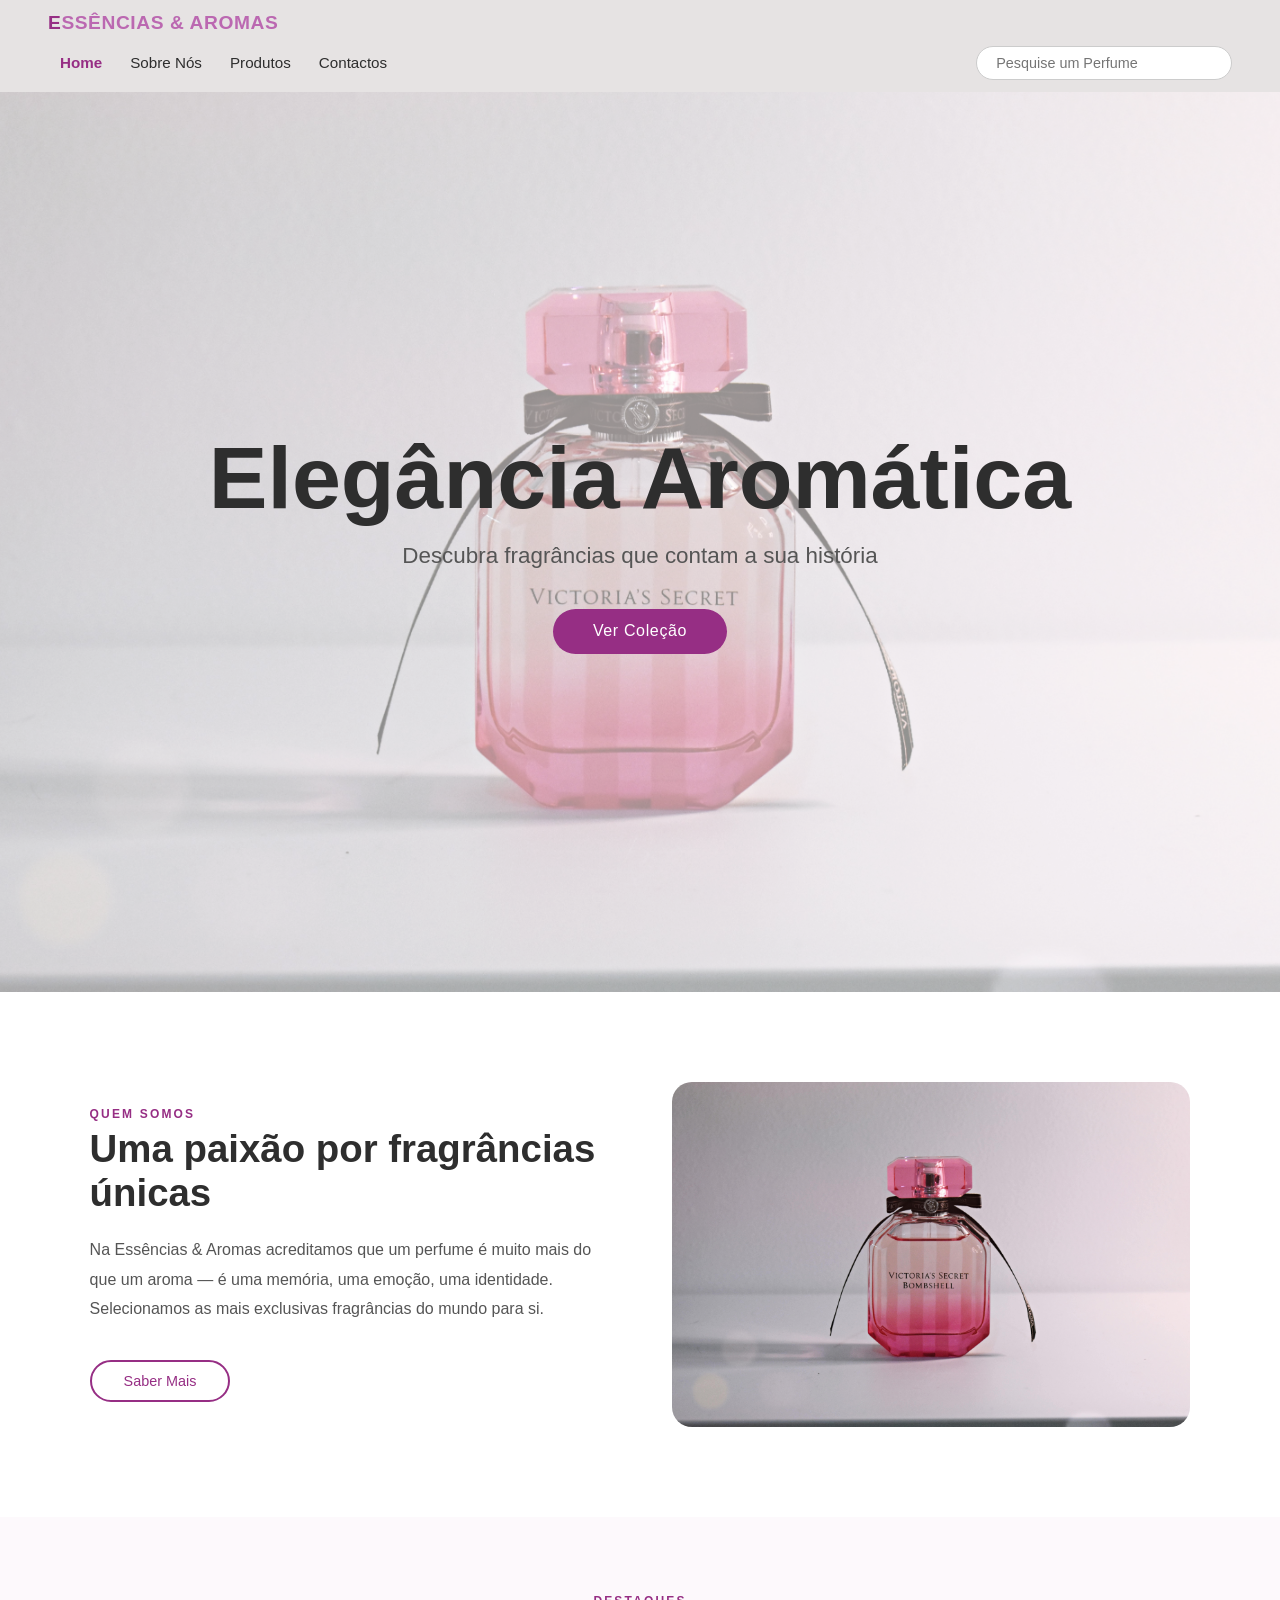
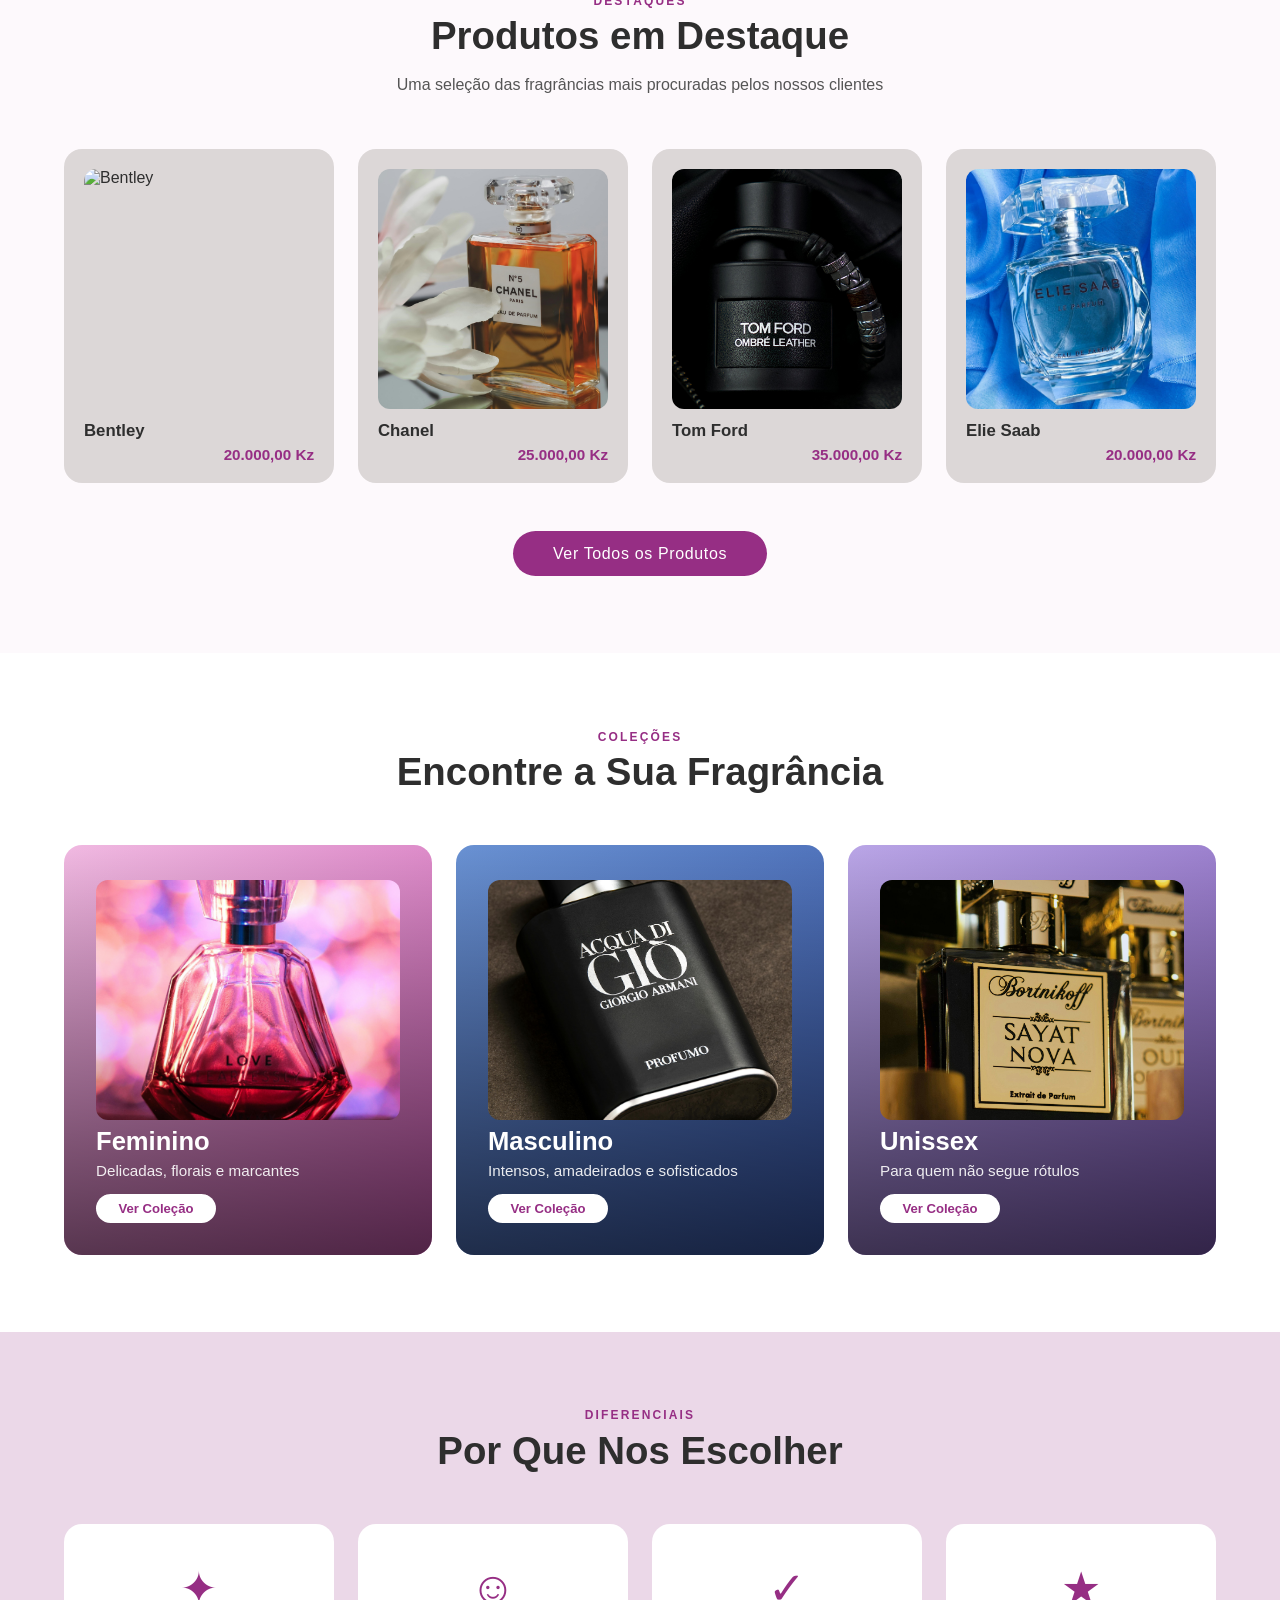
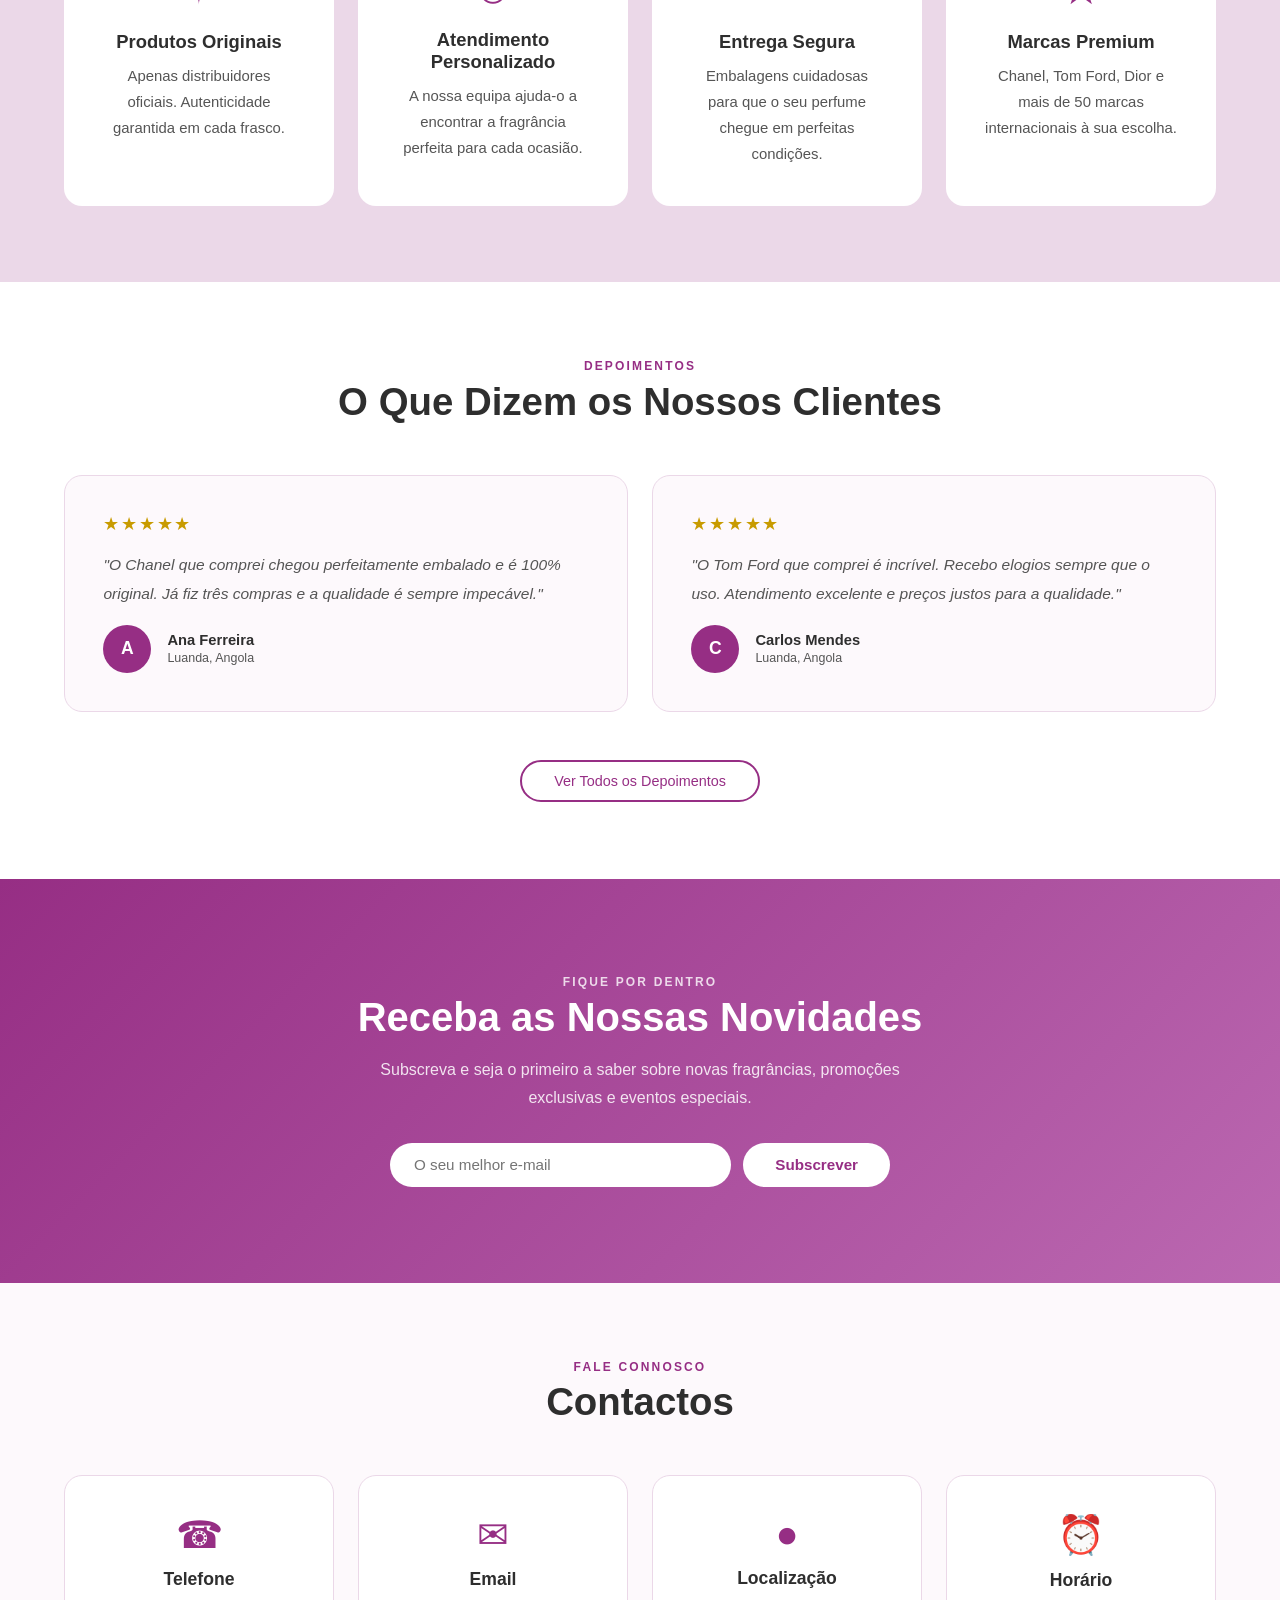
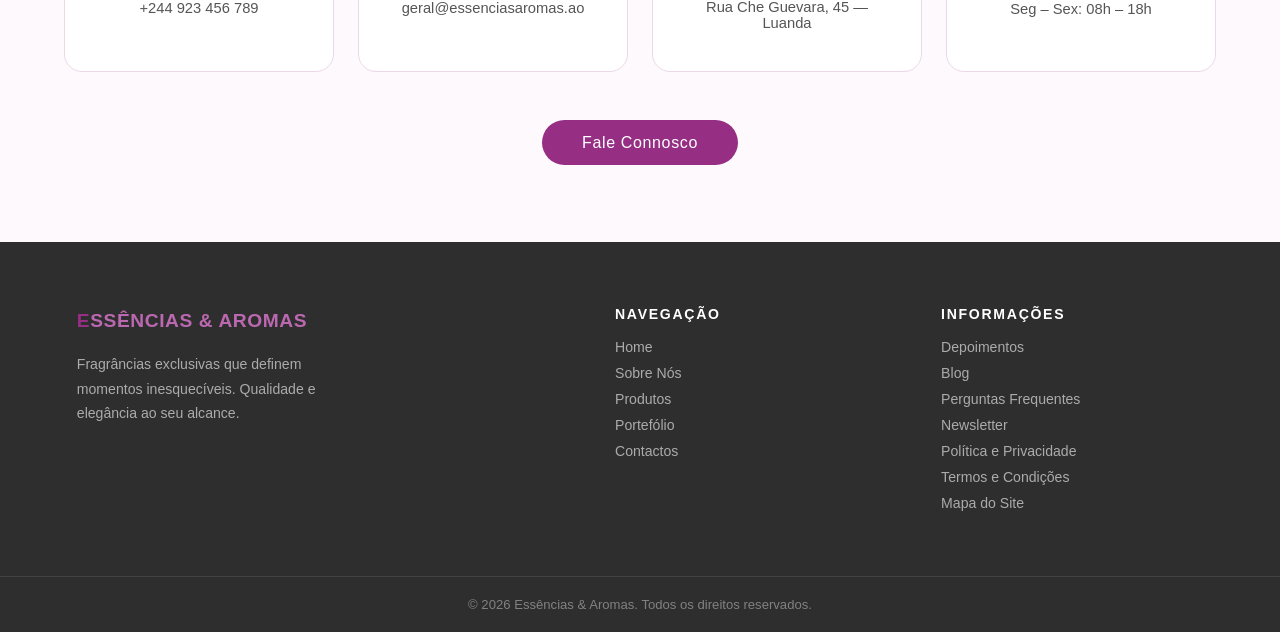
==== index.html @ bf2e54da "Add files via upload" ====
<!DOCTYPE html>
<html lang="pt-br">
<head>
    <meta charset="UTF-8">
    <meta name="viewport" content="width=device-width, initial-scale=1.0">
    <link rel="stylesheet" href="CSS/style.css">
    <title>Essências &amp; Aromas | Perfumaria</title>
</head>
<body>

    <header>
        <div class="topbar">
            <a href="index.html" class="logo"><span>e</span>ssências &amp; aromas</a>
        </div>
        <div class="navbar">
            <ul>
                <li><a href="index.html" class="nav-ativo">Home</a></li>
                <li><a href="HTML/sobre.html">Sobre Nós</a></li>
                <li><a href="HTML/produtos.html">Produtos</a></li>
                <li><a href="HTML/contactos.html">Contactos</a></li>
            </ul>
            <form>
                <input type="text" placeholder="Pesquise um Perfume">
            </form>
        </div>
    </header>

    <main>

        <!-- HERO -->
        <section class="hero">
            <div class="hero-imagem"></div>
            <div class="hero-conteudo">
                <h1>Elegância Aromática</h1>
                <p class="hero-sub">Descubra fragrâncias que contam a sua história</p>
                <a href="HTML/produtos.html" class="btn-primario">Ver Coleção</a>
            </div>
        </section>

        <!-- SOBRE (resumido) -->
        <section class="sobre">
            <div class="sobre-texto">
                <span class="secao-label">Quem somos</span>
                <h2>Uma paixão por fragrâncias únicas</h2>
                <p>Na Essências &amp; Aromas acreditamos que um perfume é muito mais do que um aroma — é uma memória, uma emoção, uma identidade. Selecionamos as mais exclusivas fragrâncias do mundo para si.</p>
                <a href="HTML/sobre.html" class="btn-contorno">Saber Mais</a>
            </div>
            <div class="sobre-imagem">
                <img src="Media/Fundo.jpg" alt="Fragrâncias exclusivas">
            </div>
        </section>

        <!-- PRODUTOS (resumido — 4 de 8) -->
        <section class="secao-wrapper">
            <div class="secao-cabecalho">
                <span class="secao-label">Destaques</span>
                <h2>Produtos em Destaque</h2>
                <p class="secao-desc">Uma seleção das fragrâncias mais procuradas pelos nossos clientes</p>
            </div>
            <div class="Produtos">
                <div class="produto">
                    <div class="produto-image"><img src="Media/P1.jpg" alt="Bentley"></div>
                    <div class="produto-info"><h2>Bentley</h2><p>20.000,00 Kz</p></div>
                </div>
                <div class="produto">
                    <div class="produto-image"><img src="Media/P4.jpg" alt="Chanel"></div>
                    <div class="produto-info"><h2>Chanel</h2><p>25.000,00 Kz</p></div>
                </div>
                <div class="produto">
                    <div class="produto-image"><img src="Media/P5.jpg" alt="Tom Ford"></div>
                    <div class="produto-info"><h2>Tom Ford</h2><p>35.000,00 Kz</p></div>
                </div>
                <div class="produto">
                    <div class="produto-image"><img src="Media/P8.jpg" alt="Elie Saab"></div>
                    <div class="produto-info"><h2>Elie Saab</h2><p>20.000,00 Kz</p></div>
                </div>
            </div>
            <div class="ver-mais-wrapper">
                <a href="HTML/produtos.html" class="btn-primario">Ver Todos os Produtos</a>
            </div>
        </section>

        <!-- CATEGORIAS -->
        <section class="categorias">
            <div class="secao-cabecalho">
                <span class="secao-label">Coleções</span>
                <h2>Encontre a Sua Fragrância</h2>
            </div>
            <div class="categorias-grid">
                <div class="categoria-card categoria-feminino">
                    <div class="categoria-overlay">
                        <div class="produto-image"><img src="Media/Feminino.jpg" alt="Feminino"></div>
                        <h3>Feminino</h3>
                        <p>Delicadas, florais e marcantes</p>
                        <a href="HTML/produtos.html" class="btn-categoria">Ver Coleção</a>
                    </div>
                </div>
                <div class="categoria-card categoria-masculino">
                    <div class="categoria-overlay">
                        <div class="produto-image"><img src="Media/Masculino.jpg" alt="Masculino"></div>
                        <h3>Masculino</h3>
                        <p>Intensos, amadeirados e sofisticados</p>
                        <a href="HTML/produtos.html" class="btn-categoria">Ver Coleção</a>
                    </div>
                </div>
                <div class="categoria-card categoria-unissex">
                    <div class="categoria-overlay">
                        <div class="produto-image"><img src="Media/Unisex.jpg" alt="Unisex"></div>
                        <h3>Unissex</h3>
                        <p>Para quem não segue rótulos</p>
                        <a href="HTML/produtos.html" class="btn-categoria">Ver Coleção</a>
                    </div>
                </div>
            </div>
        </section>

        <!-- DIFERENCIAIS -->
        <section class="destaques">
            <div class="secao-cabecalho">
                <span class="secao-label">Diferenciais</span>
                <h2>Por Que Nos Escolher</h2>
            </div>
            <div class="destaques-grid">
                <div class="destaque-card">
                    <div class="destaque-icone">&#10022;</div>
                    <h3>Produtos Originais</h3>
                    <p>Apenas distribuidores oficiais. Autenticidade garantida em cada frasco.</p>
                </div>
                <div class="destaque-card">
                    <div class="destaque-icone">&#9786;</div>
                    <h3>Atendimento Personalizado</h3>
                    <p>A nossa equipa ajuda-o a encontrar a fragrância perfeita para cada ocasião.</p>
                </div>
                <div class="destaque-card">
                    <div class="destaque-icone">&#10003;</div>
                    <h3>Entrega Segura</h3>
                    <p>Embalagens cuidadosas para que o seu perfume chegue em perfeitas condições.</p>
                </div>
                <div class="destaque-card">
                    <div class="destaque-icone">&#9733;</div>
                    <h3>Marcas Premium</h3>
                    <p>Chanel, Tom Ford, Dior e mais de 50 marcas internacionais à sua escolha.</p>
                </div>
            </div>
        </section>

        <!-- DEPOIMENTOS (resumido — 2 de 6) -->
        <section class="depoimentos">
            <div class="secao-cabecalho">
                <span class="secao-label">Depoimentos</span>
                <h2>O Que Dizem os Nossos Clientes</h2>
            </div>
            <div class="depoimentos-grid depoimentos-preview">
                <div class="depoimento-card">
                    <div class="depoimento-estrelas">&#9733;&#9733;&#9733;&#9733;&#9733;</div>
                    <p class="depoimento-texto">"O Chanel que comprei chegou perfeitamente embalado e é 100% original. Já fiz três compras e a qualidade é sempre impecável."</p>
                    <div class="depoimento-autor">
                        <div class="depoimento-avatar">A</div>
                        <div><strong>Ana Ferreira</strong><span>Luanda, Angola</span></div>
                    </div>
                </div>
                <div class="depoimento-card">
                    <div class="depoimento-estrelas">&#9733;&#9733;&#9733;&#9733;&#9733;</div>
                    <p class="depoimento-texto">"O Tom Ford que comprei é incrível. Recebo elogios sempre que o uso. Atendimento excelente e preços justos para a qualidade."</p>
                    <div class="depoimento-autor">
                        <div class="depoimento-avatar">C</div>
                        <div><strong>Carlos Mendes</strong><span>Luanda, Angola</span></div>
                    </div>
                </div>
            </div>
            <div class="ver-mais-wrapper">
                <a href="HTML/depoimentos.html" class="btn-contorno">Ver Todos os Depoimentos</a>
            </div>
        </section>

        <!-- NEWSLETTER -->
        <section class="newsletter">
            <div class="newsletter-conteudo">
                <span class="secao-label newsletter-label">Fique Por Dentro</span>
                <h2>Receba as Nossas Novidades</h2>
                <p>Subscreva e seja o primeiro a saber sobre novas fragrâncias, promoções exclusivas e eventos especiais.</p>
                <form class="newsletter-form">
                    <input type="email" placeholder="O seu melhor e-mail">
                    <button type="submit">Subscrever</button>
                </form>
            </div>
        </section>

        <!-- CONTACTOS (resumido) -->
        <section class="contactos">
            <div class="secao-cabecalho">
                <span class="secao-label">Fale Connosco</span>
                <h2>Contactos</h2>
            </div>
            <div class="contactos-grid">
                <div class="contacto-card">
                    <div class="contacto-icone">&#9742;</div>
                    <h3>Telefone</h3>
                    <p>+244 923 456 789</p>
                </div>
                <div class="contacto-card">
                    <div class="contacto-icone">&#9993;</div>
                    <h3>Email</h3>
                    <p>geral@essenciasaromas.ao</p>
                </div>
                <div class="contacto-card">
                    <div class="contacto-icone">&#9679;</div>
                    <h3>Localização</h3>
                    <p>Rua Che Guevara, 45 — Luanda</p>
                </div>
                <div class="contacto-card">
                    <div class="contacto-icone">&#9200;</div>
                    <h3>Horário</h3>
                    <p>Seg – Sex: 08h – 18h</p>
                </div>
            </div>
            <div class="ver-mais-wrapper">
                <a href="HTML/contactos.html" class="btn-primario">Fale Connosco</a>
            </div>
        </section>

    </main>

     <footer>
        <div class="footer-conteudo">
            <div class="footer-marca">
                <a href="index.html" class="logo"><span>e</span>ssências &amp; aromas</a>
                <p>Fragrâncias exclusivas que definem momentos inesquecíveis. Qualidade e elegância ao seu alcance.</p>
            </div>
            <div class="footer-links">
                <h4>Navegação</h4>
                <ul>
                    <li><a href="index.html">Home</a></li>
                    <li><a href="HTML/sobre.html">Sobre Nós</a></li>
                    <li><a href="HTML/produtos.html">Produtos</a></li>
                    <li><a href="HTML/portfolio.html">Portefólio</a></li>
                    <li><a href="HTML/contactos.html">Contactos</a></li>
                </ul>
            </div>
            <div class="footer-links">
                <h4>Informações</h4>
                <ul>
                    <li><a href="HTML/depoimentos.html">Depoimentos</a></li>
                    <li><a href="HTML/blog.html">Blog</a></li>
                    <li><a href="HTML/faq.html">Perguntas Frequentes</a></li>
                    <li><a href="HTML/newsletter.html">Newsletter</a></li>
                    <li><a href="HTML/politica-privacidade.html">Política e Privacidade</a></li>
                    <li><a href="HTML/termos-condicoes.html">Termos e Condições</a></li>
                    <li><a href="HTML/mapa-do-site.html">Mapa do Site</a></li>
                </ul>
            </div>
        </div>
        <div class="footer-copy">
            <p>&copy; 2026 Essências &amp; Aromas. Todos os direitos reservados.</p>
        </div>
    </footer>

    <button id="btn-topo" onclick="voltarTopo()">&#8679;</button>

    <script src="JS/jquery-4.0.0.min.js"></script>
    <script src="JS/botao-topo.js"></script>
</body>
</html>
---- CSS/style.css ----
/* ===================================================
   VARIÁVEIS
=================================================== */
:root {
    --rosa-escuro:  rgb(150, 46, 132);
    --rosa-claro:   rgb(187, 104, 177);
    --rosa-fundo:   rgb(235, 216, 232);
    --cinza-header: rgb(230, 227, 227);
    --cinza-card:   rgb(220, 215, 215);
    --fundo-suave:  #fdf9fc;
    --texto-escuro: #2e2e2e;
    --texto-medio:  #555;
    --branco:       #fff;
}

/* ===================================================
   RESET / BASE
=================================================== */
*, *::before, *::after { box-sizing: border-box; }

body {
    font-family: sans-serif;
    margin: 0;
    padding: 0;
    color: var(--texto-escuro);
}

/* ===================================================
   HEADER
=================================================== */
header {
    width: 100%;
    background-color: var(--cinza-header);
    position: sticky;
    top: 0;
    z-index: 100;
}

.topbar {
    display: flex;
    justify-content: flex-start;
    padding: 0.5rem clamp(1rem, 4vw, 3rem);
}

.navbar {
    display: flex;
    justify-content: space-between;
    align-items: center;
    flex-wrap: wrap;
    gap: 0.5rem;
    padding: 0 clamp(1rem, 4vw, 3rem) 0.75rem;
}

.navbar input {
    padding: 0.5rem 1.2rem;
    border-radius: 50px;
    border: 1px solid #ccc;
    outline: none;
    font-size: 0.9rem;
    width: clamp(160px, 20vw, 260px);
}

header ul {
    display: flex;
    list-style: none;
    flex-wrap: wrap;
    gap: 0.25rem;
    margin: 0;
    padding: 0;
}

header ul li a {
    text-decoration: none;
    color: var(--texto-escuro);
    padding: 0.5rem 0.75rem;
    font-size: clamp(0.8rem, 1.4vw, 0.95rem);
    transition: color 0.25s;
}

header ul li a:hover,
header ul li a.nav-ativo {
    color: var(--rosa-escuro);
    font-weight: 700;
}

.logo {
    text-decoration: none;
    text-transform: uppercase;
    font-weight: 900;
    font-size: clamp(1rem, 2.5vw, 1.2rem);
    color: var(--rosa-claro);
    padding: 0.25rem 0;
    letter-spacing: 0.03em;
}

.logo span { color: var(--rosa-escuro); }

/* ===================================================
   UTILITÁRIOS
=================================================== */
.secao-label {
    display: block;
    text-transform: uppercase;
    letter-spacing: 0.18em;
    font-size: 0.75rem;
    color: var(--rosa-escuro);
    font-weight: 700;
    margin-bottom: 0.4rem;
}

.secao-cabecalho {
    text-align: center;
    margin-bottom: clamp(2rem, 4vw, 3.5rem);
}

.secao-cabecalho h2 {
    font-size: clamp(1.6rem, 3.5vw, 2.4rem);
    margin: 0.4rem 0 0.8rem;
    color: var(--texto-escuro);
}

.secao-desc {
    color: var(--texto-medio);
    max-width: 580px;
    margin: 0 auto;
    font-size: clamp(0.9rem, 1.6vw, 1rem);
    line-height: 1.7;
}

.ver-mais-wrapper {
    text-align: center;
    margin-top: clamp(2rem, 4vw, 3rem);
}

.btn-primario {
    display: inline-block;
    background-color: var(--rosa-escuro);
    color: var(--branco);
    text-decoration: none;
    padding: 0.85rem 2.5rem;
    border-radius: 50px;
    font-size: clamp(0.9rem, 1.6vw, 1rem);
    letter-spacing: 0.04em;
    transition: background-color 0.25s;
}
.btn-primario:hover { background-color: var(--rosa-claro); }

.btn-contorno {
    display: inline-block;
    border: 2px solid var(--rosa-escuro);
    color: var(--rosa-escuro);
    text-decoration: none;
    padding: 0.7rem 2rem;
    border-radius: 50px;
    font-size: 0.9rem;
    transition: background-color 0.25s, color 0.25s;
}
.btn-contorno:hover {
    background-color: var(--rosa-escuro);
    color: var(--branco);
}

/* ===================================================
   HERO (index)
=================================================== */
.hero {
    position: relative;
    min-height: 100vh;
    display: flex;
    justify-content: center;
    align-items: center;
}

.hero-imagem {
    position: absolute;
    inset: 0;
    background: url("../Media/Fundo.jpg") center / cover no-repeat;
    filter: opacity(0.45);
}

.hero-conteudo {
    position: relative;
    z-index: 2;
    text-align: center;
    padding: clamp(2rem, 6vw, 5rem) clamp(1.5rem, 8vw, 6rem);
}

.hero-conteudo h1 {
    font-size: clamp(2.2rem, 7vw, 5.5rem);
    margin: 0 0 1rem;
    line-height: 1.1;
}

.hero-sub {
    font-size: clamp(1rem, 2.5vw, 1.4rem);
    color: var(--texto-medio);
    margin: 0 0 2.5rem;
}

#btn-topo {
    position: fixed;
    bottom: 2rem;
    right: 2rem;
    background-color: var(--rosa-escuro);
    color: white;
    border: none;
    border-radius: 50%;
    width: 45px;
    height: 45px;
    font-size: 1.5rem;
    cursor: pointer;
    display: none; /* escondido por defeito */
    z-index: 999;
}

/* ===================================================
   HERO DE PÁGINA INTERNA
=================================================== */
.pagina-hero {
    background: linear-gradient(135deg, var(--rosa-escuro), var(--rosa-claro));
    min-height: clamp(200px, 30vw, 360px);
    display: flex;
    align-items: center;
    justify-content: center;
    text-align: center;
}

.pagina-hero-conteudo {
    padding: clamp(2rem, 5vw, 4rem) clamp(1.5rem, 6vw, 5rem);
    color: var(--branco);
}

.pagina-hero-conteudo h1 {
    font-size: clamp(1.8rem, 5vw, 3.2rem);
    margin: 0.5rem 0 0.75rem;
    color: var(--branco);
}

.pagina-hero-conteudo p {
    font-size: clamp(0.9rem, 2vw, 1.15rem);
    color: rgba(255,255,255,0.85);
    margin: 0;
    max-width: 520px;
    line-height: 1.6;
}

.pagina-breadcrumb {
    display: flex;
    justify-content: center;
    align-items: center;
    gap: 0.5rem;
    margin-bottom: 0.75rem;
    font-size: 0.82rem;
}

.pagina-breadcrumb a {
    color: rgba(255,255,255,0.7);
    text-decoration: none;
}
.pagina-breadcrumb a:hover { color: var(--branco); }
.pagina-breadcrumb span { color: rgba(255,255,255,0.5); }

/* ===================================================
   SOBRE NÓS (index — resumido)
=================================================== */
.sobre {
    display: flex;
    flex-wrap: wrap;
    align-items: center;
    gap: clamp(2rem, 5vw, 5rem);
    padding: clamp(3rem, 7vw, 6rem) clamp(1.5rem, 7vw, 6rem);
    background-color: var(--branco);
}

.sobre-texto { flex: 1 1 min(100%, 400px); }

.sobre-texto h2 {
    font-size: clamp(1.5rem, 3.5vw, 2.4rem);
    margin: 0.4rem 0 1.25rem;
}

.sobre-texto p {
    color: var(--texto-medio);
    line-height: 1.85;
    margin-bottom: 1rem;
    font-size: clamp(0.9rem, 1.6vw, 1rem);
}

.sobre-texto .btn-contorno { margin-top: 1.25rem; }

.sobre-imagem {
    flex: 1 1 min(100%, 400px);
    border-radius: 20px;
    overflow: hidden;
    max-height: 480px;
}

.sobre-imagem img {
    width: 100%;
    height: 100%;
    object-fit: cover;
    display: block;
}

/* ===================================================
   SOBRE NÓS (página completa)
=================================================== */
.sobre-completo {
    padding: clamp(3rem, 7vw, 6rem) clamp(1.5rem, 7vw, 6rem);
    background-color: var(--branco);
}

.sobre-completo-grid {
    display: flex;
    flex-wrap: wrap;
    align-items: center;
    gap: clamp(2rem, 5vw, 5rem);
}

.sobre-completo-texto { flex: 1 1 min(100%, 400px); }

.sobre-completo-texto h2 {
    font-size: clamp(1.5rem, 3.5vw, 2.2rem);
    margin: 0.4rem 0 1.25rem;
}

.sobre-completo-texto p {
    color: var(--texto-medio);
    line-height: 1.85;
    margin-bottom: 1rem;
    font-size: clamp(0.9rem, 1.6vw, 1rem);
}

.sobre-completo-imagem {
    flex: 1 1 min(100%, 400px);
    border-radius: 20px;
    overflow: hidden;
    max-height: 480px;
}

.sobre-completo-imagem img {
    width: 100%;
    height: 100%;
    object-fit: cover;
    display: block;
}

/* Stats */
.stats-secao {
    background: linear-gradient(135deg, var(--rosa-escuro), var(--rosa-claro));
    padding: clamp(2.5rem, 5vw, 4rem) clamp(1.5rem, 5vw, 4rem);
}

.stats-grid {
    display: grid;
    grid-template-columns: repeat(auto-fit, minmax(min(100%, 12rem), 1fr));
    gap: 1.5rem;
    text-align: center;
}

.stat-numero {
    font-size: clamp(2.5rem, 5vw, 4rem);
    font-weight: 900;
    color: var(--branco);
    line-height: 1;
}

.stat-label {
    font-size: clamp(0.85rem, 1.5vw, 0.95rem);
    color: rgba(255,255,255,0.8);
    margin-top: 0.4rem;
    text-transform: uppercase;
    letter-spacing: 0.1em;
}

/* Missão / Visão */
.missao-secao {
    background-color: var(--fundo-suave);
}

.missao-visao-grid {
    display: grid;
    grid-template-columns: repeat(auto-fit, minmax(min(100%, 18rem), 1fr));
    gap: 1.5rem;
}

.missao-card {
    background-color: var(--branco);
    padding: clamp(1.5rem, 3vw, 2.5rem);
    border-radius: 18px;
    border-top: 4px solid var(--rosa-escuro);
}

.missao-icone {
    font-size: 1.8rem;
    color: var(--rosa-escuro);
    margin-bottom: 0.75rem;
    display: block;
}

.missao-card h3 {
    font-size: clamp(1rem, 2vw, 1.2rem);
    margin: 0 0 0.75rem;
}

.missao-card p {
    color: var(--texto-medio);
    line-height: 1.75;
    font-size: clamp(0.88rem, 1.4vw, 0.95rem);
    margin: 0;
}

/* Equipa */
.equipa-secao {
    padding: clamp(3rem, 6vw, 5rem) clamp(1.5rem, 5vw, 4rem);
    background-color: var(--branco);
}

.equipa-grid {
    display: grid;
    grid-template-columns: repeat(auto-fit, minmax(min(100%, 16rem), 1fr));
    gap: 1.5rem;
}

.membro-card {
    background-color: var(--fundo-suave);
    border: 1px solid var(--rosa-fundo);
    padding: clamp(1.5rem, 3vw, 2.25rem);
    border-radius: 18px;
    text-align: center;
}

.membro-avatar {
    width: 5rem;
    height: 5rem;
    border-radius: 50%;
    background: linear-gradient(135deg, var(--rosa-escuro), var(--rosa-claro));
    color: var(--branco);
    display: flex;
    align-items: center;
    justify-content: center;
    font-weight: 900;
    font-size: 1.3rem;
    margin: 0 auto 1rem;
}

.membro-card h3 {
    font-size: clamp(0.95rem, 1.8vw, 1.1rem);
    margin: 0 0 0.3rem;
}

.membro-cargo {
    display: block;
    font-size: 0.8rem;
    color: var(--rosa-escuro);
    font-weight: 700;
    text-transform: uppercase;
    letter-spacing: 0.1em;
    margin-bottom: 0.75rem;
}

.membro-card p {
    color: var(--texto-medio);
    font-size: clamp(0.85rem, 1.4vw, 0.92rem);
    line-height: 1.7;
    margin: 0;
}

/* ===================================================
   PRODUTOS
=================================================== */
.secao-wrapper {
    padding: clamp(3rem, 6vw, 5rem) clamp(1.5rem, 5vw, 4rem);
    background-color: var(--fundo-suave);
}

.Produtos {
    display: grid;
    grid-template-columns: repeat(auto-fit, minmax(min(100%, 16rem), 1fr));
    gap: clamp(1rem, 2vw, 1.5rem);
}

.produto {
    background-color: var(--cinza-card);
    padding: 1.25rem;
    border-radius: 18px;
    transition: transform 0.3s, box-shadow 0.3s;
}

.produto:hover {
    transform: translateY(-5px);
    box-shadow: 0 10px 24px rgba(150, 46, 132, 0.15);
}

.produto-image {
    width: 100%;
    height: 15rem;
    border-radius: 12px;
    overflow: hidden;
}

.produto-image img {
    width: 100%;
    height: 100%;
    object-fit: cover;
    display: block;
}

.produto-info { padding-top: 0.75rem; }

.produto-info h2 {
    font-size: clamp(0.9rem, 1.6vw, 1.05rem);
    margin: 0 0 0.3rem;
}

.produto-info p {
    text-align: right;
    color: var(--rosa-escuro);
    font-weight: 700;
    font-size: clamp(0.85rem, 1.5vw, 0.95rem);
    margin: 0;
}

/* ===================================================
   CATEGORIAS
=================================================== */
.categorias {
    padding: clamp(3rem, 6vw, 5rem) clamp(1.5rem, 5vw, 4rem);
    background-color: var(--branco);
}

.categorias-grid {
    display: grid;
    grid-template-columns: repeat(auto-fit, minmax(min(100%, 18rem), 1fr));
    gap: 1.5rem;
}

.categoria-card {
    height: clamp(240px, 32vw, 420px);
    border-radius: 18px;
    overflow: hidden;
    position: relative;
}

.categoria-feminino  { background: linear-gradient(135deg, rgb(240,185,225), rgb(200,90,175)); }
.categoria-masculino { background: linear-gradient(135deg, rgb(105,145,210), rgb(55,85,165)); }
.categoria-unissex   { background: linear-gradient(135deg, rgb(185,165,230), rgb(125,90,180)); }

.categoria-overlay {
    position: absolute;
    bottom: 0; left: 0; right: 0;
    padding: 2rem;
    background: linear-gradient(to top, rgba(0,0,0,0.6), transparent);
    color: var(--branco);
    display: flex;
    flex-direction: column;
    align-items: flex-start;
    gap: 0.4rem;
}

.categoria-overlay h3 {
    font-size: clamp(1.1rem, 2.5vw, 1.6rem);
    margin: 0;
}

.categoria-overlay p {
    font-size: clamp(0.8rem, 1.4vw, 0.95rem);
    margin: 0;
    opacity: 0.9;
}

.btn-categoria {
    display: inline-block;
    margin-top: 0.5rem;
    background-color: var(--branco);
    color: var(--rosa-escuro);
    text-decoration: none;
    padding: 0.45rem 1.4rem;
    border-radius: 50px;
    font-size: 0.82rem;
    font-weight: 700;
    transition: background-color 0.25s, color 0.25s;
}
.btn-categoria:hover { background-color: var(--rosa-escuro); color: var(--branco); }

/* ===================================================
   DESTAQUES (diferenciais)
=================================================== */
.destaques {
    padding: clamp(3rem, 6vw, 5rem) clamp(1.5rem, 5vw, 4rem);
    background-color: var(--rosa-fundo);
}

.destaques-grid {
    display: grid;
    grid-template-columns: repeat(auto-fit, minmax(min(100%, 15rem), 1fr));
    gap: 1.5rem;
}

.destaque-card {
    background-color: var(--branco);
    padding: clamp(1.5rem, 3vw, 2.5rem);
    border-radius: 18px;
    text-align: center;
}

.destaque-icone {
    font-size: clamp(2rem, 3.5vw, 2.8rem);
    color: var(--rosa-escuro);
    margin-bottom: 1rem;
    display: block;
}

.destaque-card h3 {
    font-size: clamp(1rem, 1.8vw, 1.15rem);
    margin: 0 0 0.6rem;
}

.destaque-card p {
    color: var(--texto-medio);
    line-height: 1.75;
    font-size: clamp(0.85rem, 1.4vw, 0.93rem);
    margin: 0;
}

/* ===================================================
   DEPOIMENTOS
=================================================== */
.depoimentos {
    padding: clamp(3rem, 6vw, 5rem) clamp(1.5rem, 5vw, 4rem);
    background-color: var(--branco);
}

.depoimentos-grid {
    display: grid;
    grid-template-columns: repeat(auto-fit, minmax(min(100%, 20rem), 1fr));
    gap: 1.5rem;
}

.depoimentos-preview {
    grid-template-columns: repeat(auto-fit, minmax(min(100%, 26rem), 1fr));
}

.depoimento-card {
    background-color: var(--fundo-suave);
    border: 1px solid var(--rosa-fundo);
    padding: clamp(1.5rem, 3vw, 2.5rem);
    border-radius: 18px;
    display: flex;
    flex-direction: column;
    gap: 1rem;
}

.depoimento-estrelas {
    color: rgb(200,155,0);
    font-size: 1.1rem;
    letter-spacing: 0.1em;
}

.depoimento-texto {
    color: var(--texto-medio);
    line-height: 1.85;
    font-style: italic;
    margin: 0;
    font-size: clamp(0.88rem, 1.5vw, 0.97rem);
    flex: 1;
}

.depoimento-autor { display: flex; align-items: center; gap: 1rem; }

.depoimento-avatar {
    width: 3rem;
    height: 3rem;
    border-radius: 50%;
    background-color: var(--rosa-escuro);
    color: var(--branco);
    display: flex;
    align-items: center;
    justify-content: center;
    font-weight: 700;
    font-size: 1.1rem;
    flex-shrink: 0;
}

.depoimento-autor strong { display: block; color: var(--texto-escuro); font-size: 0.92rem; }
.depoimento-autor span  { color: var(--texto-medio); font-size: 0.78rem; }

/* ===================================================
   NEWSLETTER
=================================================== */
.newsletter {
    background: linear-gradient(135deg, var(--rosa-escuro), var(--rosa-claro));
    padding: clamp(3rem, 8vw, 6rem) clamp(1.5rem, 6vw, 5rem);
    text-align: center;
}

.newsletter-label { color: rgba(255,255,255,0.8); }

.newsletter h2 {
    font-size: clamp(1.5rem, 4vw, 2.5rem);
    color: var(--branco);
    margin: 0.4rem 0 1rem;
}

.newsletter p {
    color: rgba(255,255,255,0.85);
    max-width: 540px;
    margin: 0 auto 2rem;
    font-size: clamp(0.9rem, 1.6vw, 1rem);
    line-height: 1.7;
}

.newsletter-form {
    display: flex;
    justify-content: center;
    flex-wrap: wrap;
    gap: 0.75rem;
    max-width: 500px;
    margin: 0 auto;
}

.newsletter-form input {
    flex: 1 1 min(100%, 260px);
    padding: 0.85rem 1.5rem;
    border-radius: 50px;
    border: none;
    font-size: 0.95rem;
    outline: none;
}

.newsletter-form button {
    background-color: var(--branco);
    color: var(--rosa-escuro);
    border: none;
    padding: 0.85rem 2rem;
    border-radius: 50px;
    font-size: 0.95rem;
    font-weight: 700;
    cursor: pointer;
    white-space: nowrap;
    transition: background-color 0.25s;
}
.newsletter-form button:hover { background-color: var(--cinza-header); }

/* ===================================================
   CONTACTOS
=================================================== */
.contactos {
    padding: clamp(3rem, 6vw, 5rem) clamp(1.5rem, 5vw, 4rem);
    background-color: var(--fundo-suave);
}

.contactos-grid {
    display: grid;
    grid-template-columns: repeat(auto-fit, minmax(min(100%, 14rem), 1fr));
    gap: 1.5rem;
}

.contacto-card {
    background-color: var(--branco);
    padding: clamp(1.5rem, 3vw, 2.25rem);
    border-radius: 18px;
    text-align: center;
    border: 1px solid var(--rosa-fundo);
}

.contacto-icone {
    font-size: clamp(1.8rem, 3vw, 2.4rem);
    color: var(--rosa-escuro);
    margin-bottom: 0.75rem;
    display: block;
}

.contacto-card h3 {
    font-size: clamp(0.95rem, 1.6vw, 1.1rem);
    margin: 0 0 0.6rem;
}

.contacto-card p {
    color: var(--texto-medio);
    margin: 0.25rem 0;
    font-size: clamp(0.82rem, 1.3vw, 0.92rem);
}

/* Formulário de contacto (página contactos.html) */
.form-contacto-secao {
    padding: clamp(3rem, 6vw, 5rem) clamp(1.5rem, 5vw, 4rem);
    background-color: var(--branco);
}

.form-contacto-grid {
    display: grid;
    grid-template-columns: repeat(auto-fit, minmax(min(100%, 22rem), 1fr));
    gap: clamp(2rem, 5vw, 4rem);
    align-items: start;
}

.form-contacto-info h3 {
    font-size: clamp(1.2rem, 2.5vw, 1.6rem);
    margin: 0 0 1rem;
}

.form-contacto-info p {
    color: var(--texto-medio);
    line-height: 1.8;
    font-size: clamp(0.88rem, 1.5vw, 0.97rem);
    margin-bottom: 1.5rem;
}

.form-contacto-info ul {
    list-style: none;
    padding: 0;
    margin: 0;
    display: flex;
    flex-direction: column;
    gap: 0.75rem;
}

.form-contacto-info ul li {
    color: var(--texto-medio);
    font-size: 0.92rem;
    display: flex;
    align-items: center;
    gap: 0.5rem;
}

.form-contacto-info ul li strong { color: var(--texto-escuro); }

.form-contacto {
    background-color: var(--fundo-suave);
    border: 1px solid var(--rosa-fundo);
    padding: clamp(1.5rem, 3vw, 2.5rem);
    border-radius: 18px;
    display: flex;
    flex-direction: column;
    gap: 1.25rem;
}

.form-grupo {
    display: flex;
    flex-direction: column;
    gap: 0.4rem;
}

.form-grupo label {
    font-size: 0.85rem;
    font-weight: 600;
    color: var(--texto-escuro);
}

.form-input,
.form-textarea {
    padding: 0.75rem 1rem;
    border: 1px solid #ddd;
    border-radius: 10px;
    font-size: 0.92rem;
    font-family: inherit;
    outline: none;
    transition: border-color 0.25s;
    background-color: var(--branco);
}

.form-input:focus,
.form-textarea:focus { border-color: var(--rosa-claro); }

.form-textarea {
    min-height: 130px;
    resize: vertical;
}

.form-grupo-duplo {
    display: grid;
    grid-template-columns: repeat(auto-fit, minmax(min(100%, 12rem), 1fr));
    gap: 1rem;
}

.btn-form {
    background-color: var(--rosa-escuro);
    color: var(--branco);
    border: none;
    padding: 0.85rem 2rem;
    border-radius: 50px;
    font-size: 0.95rem;
    font-weight: 700;
    cursor: pointer;
    align-self: flex-start;
    transition: background-color 0.25s;
}
.btn-form:hover { background-color: var(--rosa-claro); }

/* ===================================================
   FAQ (acordeão CSS puro)
=================================================== */
.faq-secao {
    padding: clamp(3rem, 6vw, 5rem) clamp(1.5rem, 5vw, 4rem);
    background-color: var(--branco);
}

.faq-lista {
    max-width: 780px;
    margin: 0 auto;
    display: flex;
    flex-direction: column;
    gap: 1rem;
}

.faq-item {
    border: 1px solid var(--rosa-fundo);
    border-radius: 14px;
    overflow: hidden;
    background-color: var(--fundo-suave);
}

.faq-check { display: none; }

.faq-pergunta {
    display: flex;
    justify-content: space-between;
    align-items: center;
    padding: 1.1rem 1.5rem;
    font-size: clamp(0.9rem, 1.6vw, 1rem);
    font-weight: 600;
    color: var(--texto-escuro);
    cursor: pointer;
    user-select: none;
    transition: background-color 0.2s;
}

.faq-pergunta:hover { background-color: var(--rosa-fundo); }

.faq-pergunta::after {
    content: '+';
    font-size: 1.4rem;
    color: var(--rosa-escuro);
    font-weight: 300;
    flex-shrink: 0;
    margin-left: 1rem;
    transition: transform 0.25s;
}

.faq-check:checked + .faq-pergunta { background-color: var(--rosa-fundo); }
.faq-check:checked + .faq-pergunta::after { content: '−'; }

.faq-resposta {
    max-height: 0;
    overflow: hidden;
    transition: max-height 0.35s ease, padding 0.25s;
    padding: 0 1.5rem;
}

.faq-check:checked ~ .faq-resposta {
    max-height: 400px;
    padding: 0 1.5rem 1.25rem;
}

.faq-resposta p {
    color: var(--texto-medio);
    line-height: 1.8;
    font-size: clamp(0.88rem, 1.5vw, 0.97rem);
    margin: 0;
}

/* ===================================================
   BLOG
=================================================== */
.blog-secao {
    padding: clamp(3rem, 6vw, 5rem) clamp(1.5rem, 5vw, 4rem);
    background-color: var(--branco);
}

.blog-grid {
    display: grid;
    grid-template-columns: repeat(auto-fit, minmax(min(100%, 22rem), 1fr));
    gap: 2rem;
}

.blog-card {
    border-radius: 18px;
    overflow: hidden;
    border: 1px solid var(--rosa-fundo);
    background-color: var(--fundo-suave);
    display: flex;
    flex-direction: column;
}

.blog-imagem {
    height: clamp(180px, 20vw, 240px);
    overflow: hidden;
}

.blog-imagem img {
    width: 100%;
    height: 100%;
    object-fit: cover;
    display: block;
    transition: transform 0.35s;
}

.blog-card:hover .blog-imagem img { transform: scale(1.04); }

.blog-conteudo {
    padding: clamp(1.2rem, 2.5vw, 1.8rem);
    display: flex;
    flex-direction: column;
    gap: 0.6rem;
    flex: 1;
}

.blog-meta {
    display: flex;
    align-items: center;
    gap: 0.75rem;
    flex-wrap: wrap;
}

.blog-tag {
    background-color: var(--rosa-fundo);
    color: var(--rosa-escuro);
    font-size: 0.72rem;
    font-weight: 700;
    text-transform: uppercase;
    letter-spacing: 0.1em;
    padding: 0.2rem 0.7rem;
    border-radius: 50px;
}

.blog-data {
    font-size: 0.8rem;
    color: var(--texto-medio);
}

.blog-titulo {
    font-size: clamp(1rem, 2vw, 1.2rem);
    margin: 0;
    line-height: 1.35;
    color: var(--texto-escuro);
}

.blog-resumo {
    color: var(--texto-medio);
    font-size: clamp(0.85rem, 1.4vw, 0.93rem);
    line-height: 1.75;
    margin: 0;
    flex: 1;
}

.blog-ler {
    display: inline-block;
    margin-top: 0.5rem;
    color: var(--rosa-escuro);
    text-decoration: none;
    font-size: 0.88rem;
    font-weight: 700;
}

.blog-ler:hover { text-decoration: underline; }

/* ===================================================
   PÁGINAS DE TEXTO (Política / Termos)
=================================================== */
.texto-pagina {
    padding: clamp(3rem, 6vw, 5rem) clamp(1.5rem, 8vw, 8rem);
    background-color: var(--branco);
    max-width: 860px;
    margin: 0 auto;
}

.texto-pagina h2 {
    font-size: clamp(1.3rem, 2.5vw, 1.7rem);
    color: var(--rosa-escuro);
    margin: 2.5rem 0 0.75rem;
    border-bottom: 2px solid var(--rosa-fundo);
    padding-bottom: 0.5rem;
}

.texto-pagina h2:first-child { margin-top: 0; }

.texto-pagina p {
    color: var(--texto-medio);
    line-height: 1.9;
    font-size: clamp(0.88rem, 1.5vw, 0.97rem);
    margin: 0 0 1rem;
}

.texto-pagina ul {
    color: var(--texto-medio);
    line-height: 1.9;
    font-size: clamp(0.88rem, 1.5vw, 0.97rem);
    padding-left: 1.5rem;
    margin: 0 0 1rem;
}

.texto-pagina ul li { margin-bottom: 0.4rem; }

.texto-data {
    font-size: 0.82rem;
    color: #aaa;
    text-align: right;
    margin-bottom: 2rem;
}

/* ===================================================
   FOOTER
=================================================== */
footer {
    background-color: var(--texto-escuro);
    color: rgba(255,255,255,0.75);
}

.footer-conteudo {
    display: flex;
    flex-wrap: wrap;
    gap: clamp(2rem, 5vw, 4rem);
    padding: clamp(2.5rem, 5vw, 4.5rem) clamp(1.5rem, 6vw, 5rem);
}

.footer-marca { flex: 2 1 min(100%, 250px); }

.footer-marca .logo {
    color: var(--rosa-claro);
    display: inline-block;
    margin-bottom: 1rem;
}

.footer-marca p {
    color: rgba(255,255,255,0.6);
    line-height: 1.75;
    font-size: 0.88rem;
    max-width: 290px;
    margin: 0;
}

.footer-links { flex: 1 1 min(100%, 150px); }

.footer-links h4 {
    color: var(--branco);
    margin: 0 0 1rem;
    font-size: 0.88rem;
    text-transform: uppercase;
    letter-spacing: 0.12em;
}

.footer-links ul {
    list-style: none;
    padding: 0; margin: 0;
    display: flex;
    flex-direction: column;
    gap: 0.5rem;
}

.footer-links ul li a {
    text-decoration: none;
    color: rgba(255,255,255,0.6);
    font-size: 0.88rem;
    transition: color 0.25s;
}
.footer-links ul li a:hover { color: var(--rosa-claro); }

.footer-copy {
    border-top: 1px solid rgba(255,255,255,0.1);
    padding: 1.25rem clamp(1.5rem, 6vw, 5rem);
    text-align: center;
    font-size: 0.82rem;
    color: rgba(255,255,255,0.4);
}

.footer-copy p { margin: 0; }

/* ===================================================
   PORTEFÓLIO / GALERIA
=================================================== */
.galeria-secao {
    padding: clamp(3rem, 6vw, 5rem) clamp(1.5rem, 5vw, 4rem);
    background-color: var(--branco);
}

.galeria-grid {
    display: grid;
    grid-template-columns: repeat(auto-fill, minmax(min(100%, 18rem), 1fr));
    gap: 1rem;
}

.galeria-item {
    position: relative;
    border-radius: 14px;
    overflow: hidden;
    background-color: var(--cinza-card);
    aspect-ratio: 3 / 4;
    cursor: pointer;
}

.galeria-item.galeria-destaque {
    aspect-ratio: 16 / 9;
    grid-column: 1 / -1;
}

.galeria-item img {
    width: 100%;
    height: 100%;
    object-fit: cover;
    display: block;
    transition: transform 0.45s ease;
}

.galeria-item:hover img { transform: scale(1.06); }

.galeria-legenda {
    position: absolute;
    bottom: 0;
    left: 0;
    right: 0;
    padding: 1.25rem 1.5rem;
    background: linear-gradient(to top, rgba(0,0,0,0.72), transparent);
    color: var(--branco);
    font-size: clamp(0.85rem, 1.4vw, 0.95rem);
    font-weight: 600;
    transform: translateY(100%);
    transition: transform 0.3s ease;
}

.galeria-item:hover .galeria-legenda { transform: translateY(0); }

.galeria-destaque .galeria-legenda { transform: translateY(0); }

/* ===================================================
   MAPA DO SITE
=================================================== */
.sitemap-secao {
    padding: clamp(3rem, 6vw, 5rem) clamp(1.5rem, 5vw, 4rem);
    background-color: var(--branco);
}

.sitemap-grid {
    display: grid;
    grid-template-columns: repeat(auto-fit, minmax(min(100%, 16rem), 1fr));
    gap: 2.5rem;
}

.sitemap-grupo h3 {
    font-size: 0.78rem;
    text-transform: uppercase;
    letter-spacing: 0.16em;
    color: var(--rosa-escuro);
    font-weight: 700;
    margin: 0 0 1rem;
    padding-bottom: 0.6rem;
    border-bottom: 2px solid var(--rosa-fundo);
}

.sitemap-grupo ul {
    list-style: none;
    padding: 0;
    margin: 0;
    display: flex;
    flex-direction: column;
    gap: 0.55rem;
}

.sitemap-grupo ul li a {
    text-decoration: none;
    color: var(--texto-medio);
    font-size: 0.92rem;
    display: flex;
    align-items: center;
    gap: 0.45rem;
    transition: color 0.2s;
}

.sitemap-grupo ul li a::before {
    content: '→';
    font-size: 0.7rem;
    color: var(--rosa-claro);
    flex-shrink: 0;
}

.sitemap-grupo ul li a:hover { color: var(--rosa-escuro); }

/* ===================================================
   NEWSLETTER (página dedicada)
=================================================== */
.newsletter-pagina-secao {
    padding: clamp(3rem, 6vw, 5rem) clamp(1.5rem, 5vw, 4rem);
    background-color: var(--branco);
}

.newsletter-pagina-grid {
    display: grid;
    grid-template-columns: repeat(auto-fit, minmax(min(100%, 22rem), 1fr));
    gap: clamp(2rem, 5vw, 4rem);
    align-items: start;
}

.newsletter-pagina-info h2 {
    font-size: clamp(1.4rem, 3vw, 2rem);
    margin: 0.4rem 0 1rem;
}

.newsletter-pagina-info p {
    color: var(--texto-medio);
    line-height: 1.8;
    font-size: clamp(0.88rem, 1.5vw, 0.97rem);
    margin: 0 0 0.75rem;
}

.newsletter-beneficios {
    list-style: none;
    padding: 0;
    margin: 1.5rem 0 0;
    display: flex;
    flex-direction: column;
    gap: 0.8rem;
}

.newsletter-beneficios li {
    display: flex;
    align-items: flex-start;
    gap: 0.75rem;
    color: var(--texto-medio);
    font-size: 0.92rem;
    line-height: 1.5;
}

.newsletter-beneficios li::before {
    content: '✓';
    color: var(--rosa-escuro);
    font-weight: 700;
    flex-shrink: 0;
}

.newsletter-pagina-form {
    background-color: var(--fundo-suave);
    border: 1px solid var(--rosa-fundo);
    padding: clamp(1.5rem, 3vw, 2.5rem);
    border-radius: 18px;
    display: flex;
    flex-direction: column;
    gap: 1.25rem;
}

.form-checkgroup {
    display: flex;
    flex-wrap: wrap;
    gap: 0.5rem;
    padding-top: 0.25rem;
}

.form-check-label {
    display: flex;
    align-items: center;
    gap: 0.4rem;
    background-color: var(--branco);
    border: 1px solid #ddd;
    padding: 0.35rem 0.9rem;
    border-radius: 50px;
    font-size: 0.82rem;
    cursor: pointer;
    transition: border-color 0.2s, background-color 0.2s;
    color: var(--texto-medio);
}

.form-check-label input { accent-color: var(--rosa-escuro); }
.form-check-label:hover { border-color: var(--rosa-claro); }

/* ===================================================
   PÁGINA 404
=================================================== */
.pagina-404 {
    min-height: calc(100vh - 130px);
    display: flex;
    align-items: center;
    justify-content: center;
    padding: clamp(2rem, 6vw, 5rem) clamp(1rem, 4vw, 3rem);
    background-color: var(--fundo-suave);
    text-align: center;
}

.pagina-404-conteudo { max-width: 560px; }

.erro-numero {
    font-size: clamp(6rem, 22vw, 14rem);
    font-weight: 900;
    line-height: 1;
    background: linear-gradient(135deg, var(--rosa-escuro), var(--rosa-claro));
    -webkit-background-clip: text;
    -webkit-text-fill-color: transparent;
    background-clip: text;
    margin: 0;
    letter-spacing: -0.04em;
}

.erro-titulo {
    font-size: clamp(1.4rem, 3vw, 2rem);
    margin: 1rem 0 0.75rem;
    color: var(--texto-escuro);
}

.erro-mensagem {
    color: var(--texto-medio);
    font-size: clamp(0.9rem, 1.6vw, 1rem);
    line-height: 1.75;
    margin: 0 0 2.5rem;
}

.erro-acoes {
    display: flex;
    justify-content: center;
    flex-wrap: wrap;
    gap: 1rem;
}

.erro-links {
    margin-top: 2.5rem;
    padding-top: 2rem;
    border-top: 1px solid var(--rosa-fundo);
}

.erro-links p {
    font-size: 0.85rem;
    color: var(--texto-medio);
    margin-bottom: 0.75rem;
}

.erro-links ul {
    list-style: none;
    padding: 0;
    margin: 0;
    display: flex;
    flex-wrap: wrap;
    justify-content: center;
    gap: 0.5rem 1.5rem;
}

.erro-links ul li a {
    text-decoration: none;
    color: var(--rosa-escuro);
    font-size: 0.88rem;
    transition: opacity 0.2s;
}

.erro-links ul li a:hover { opacity: 0.7; }
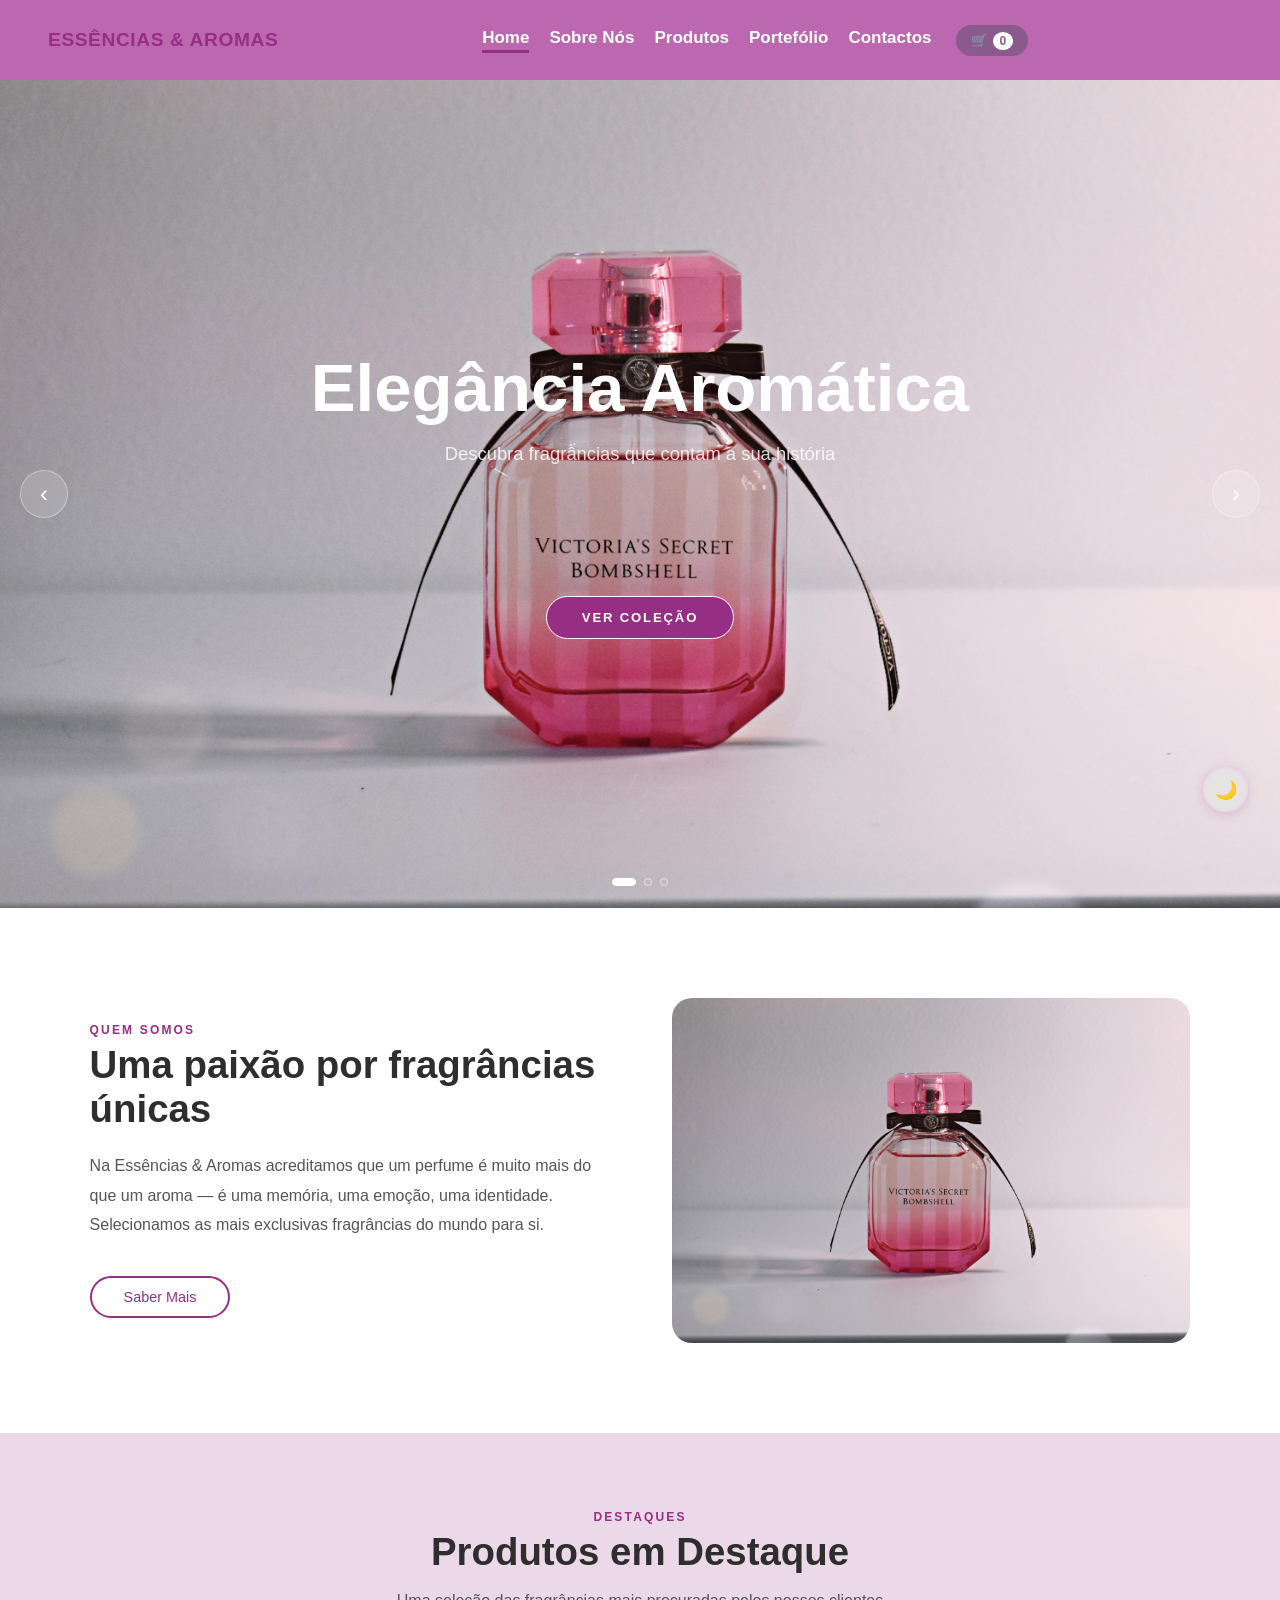
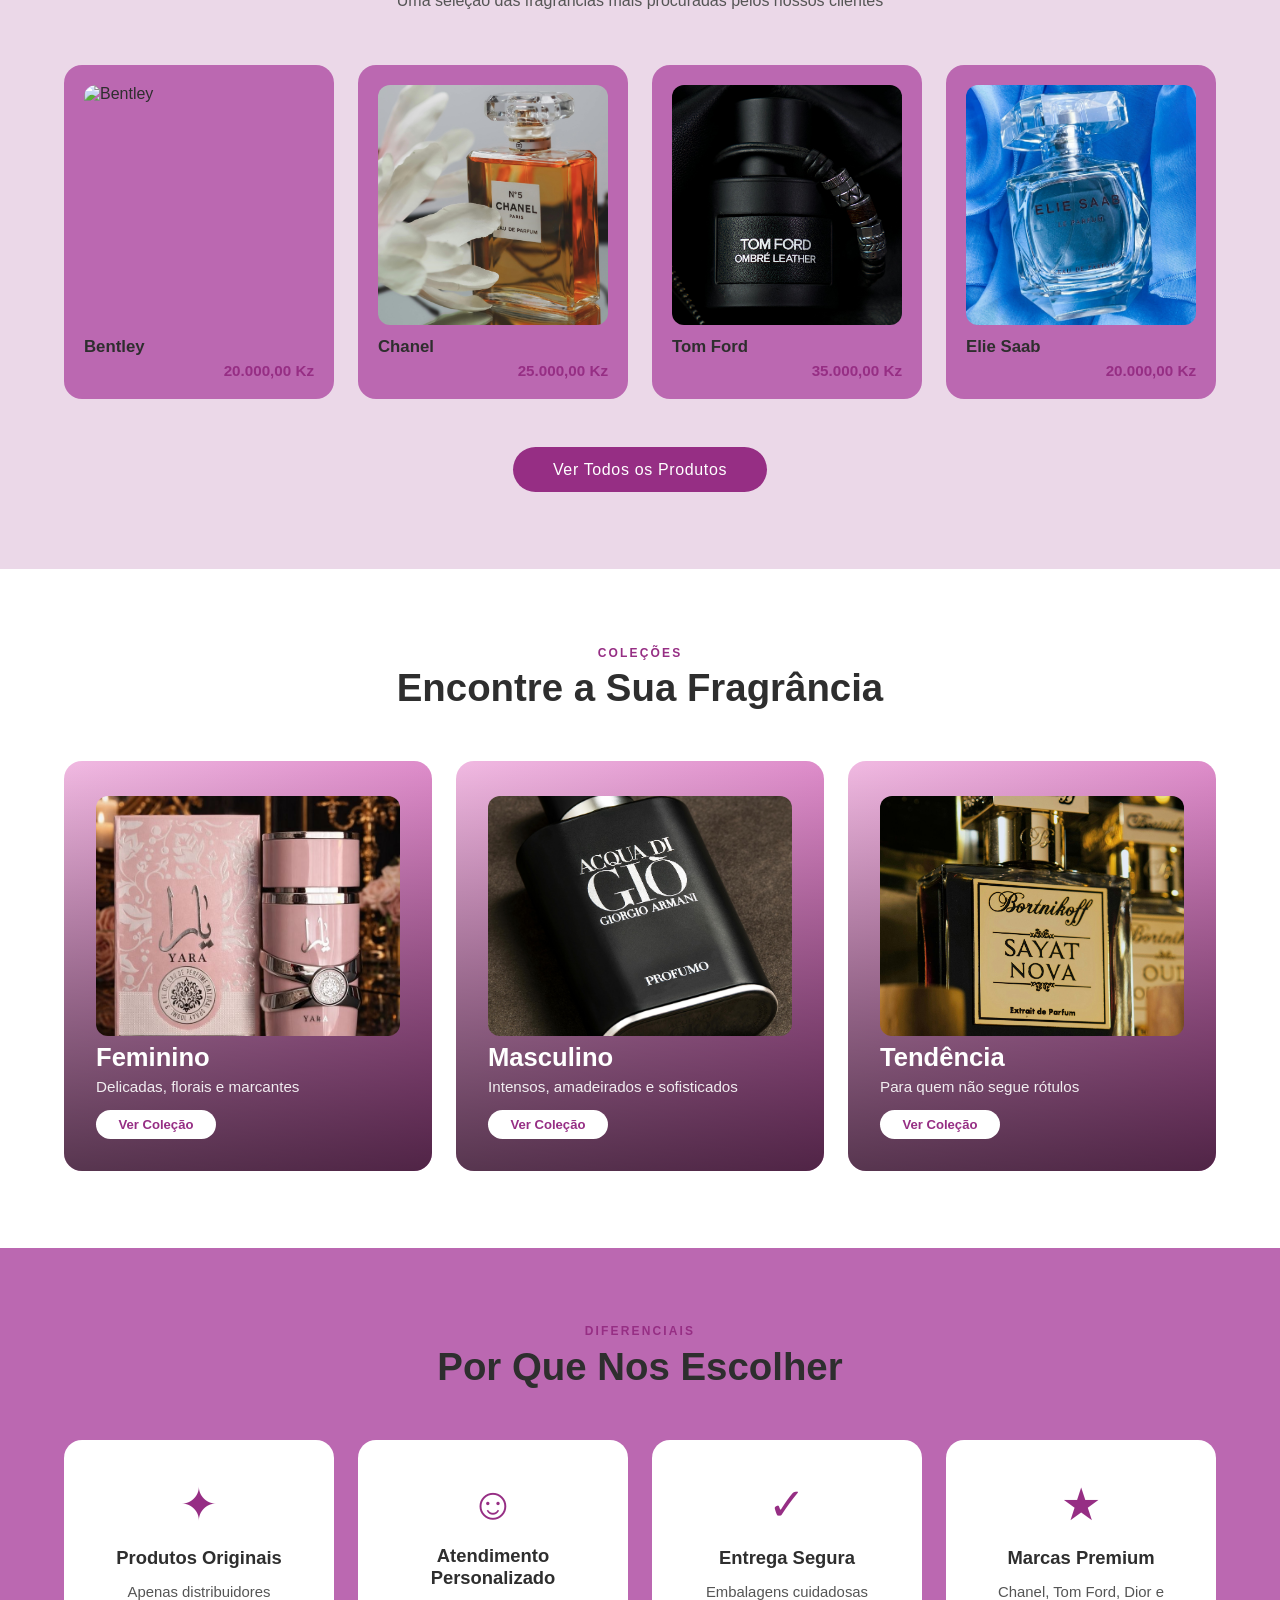
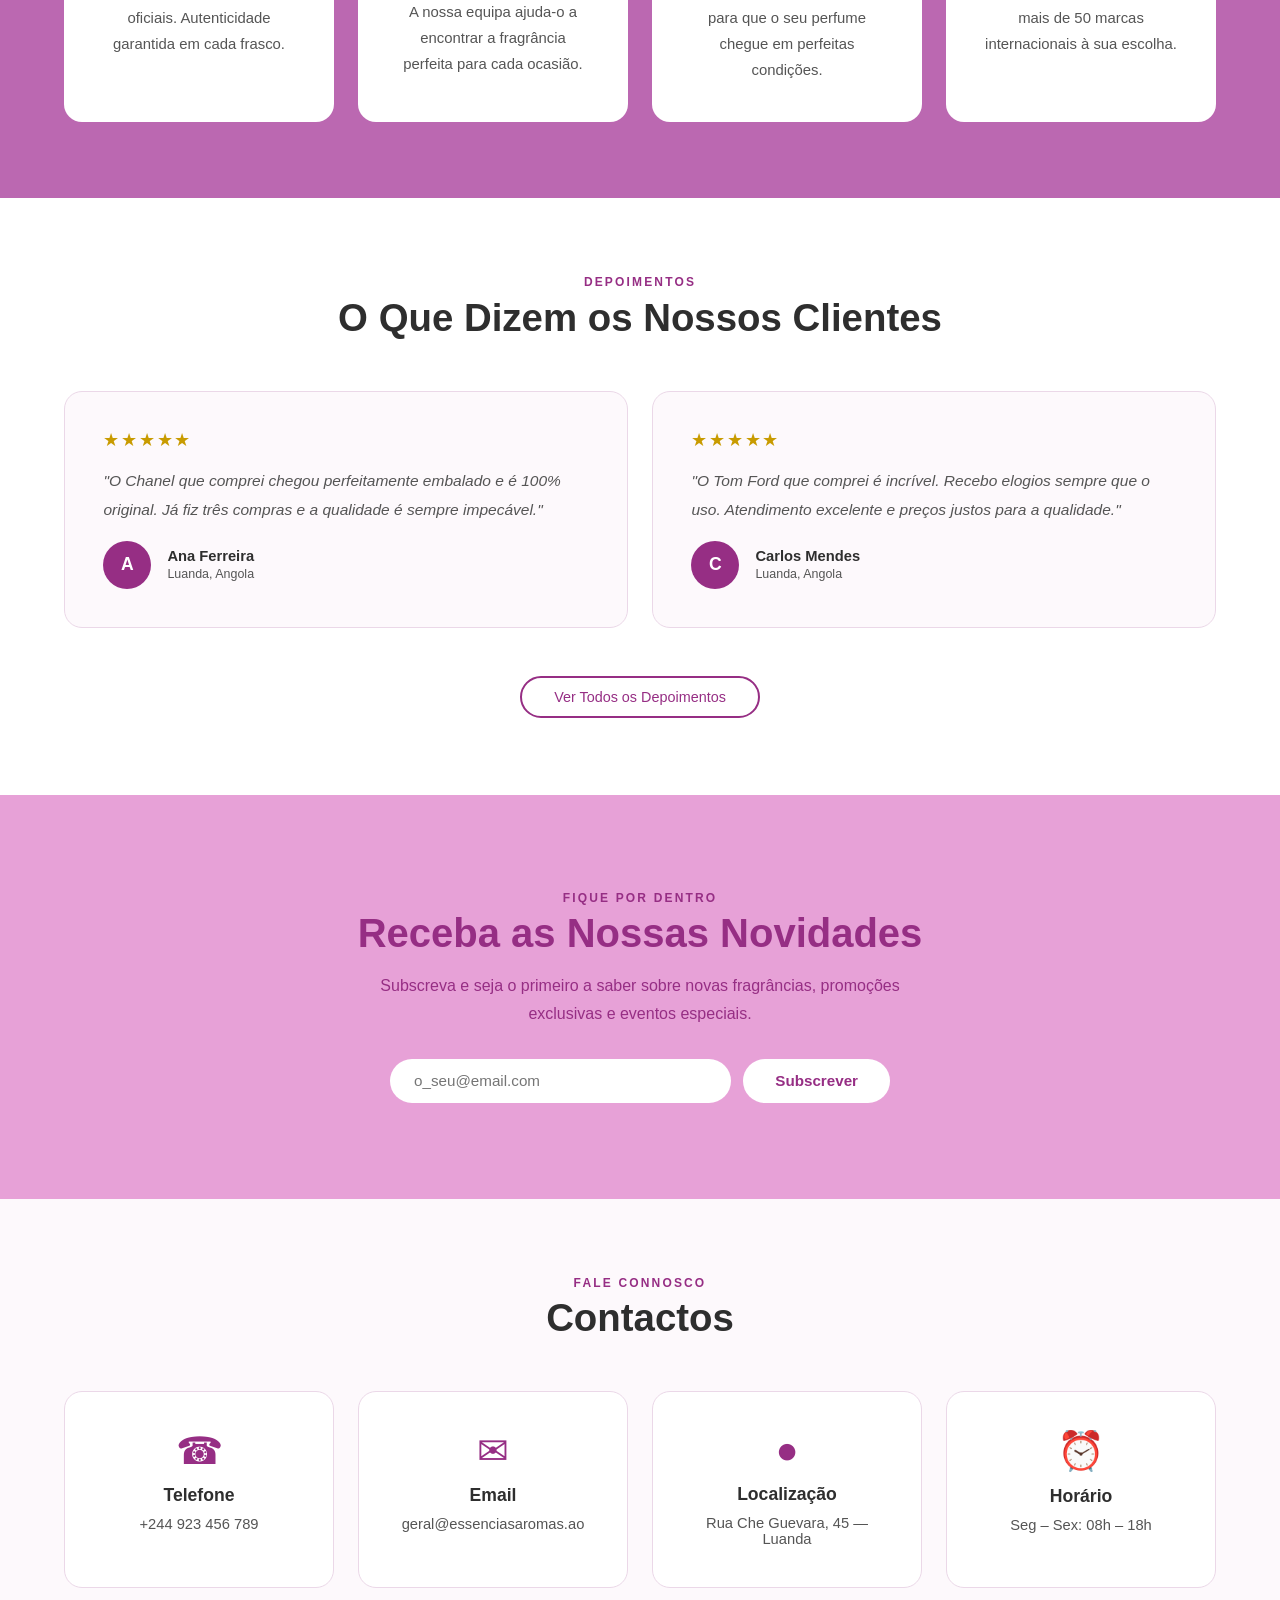
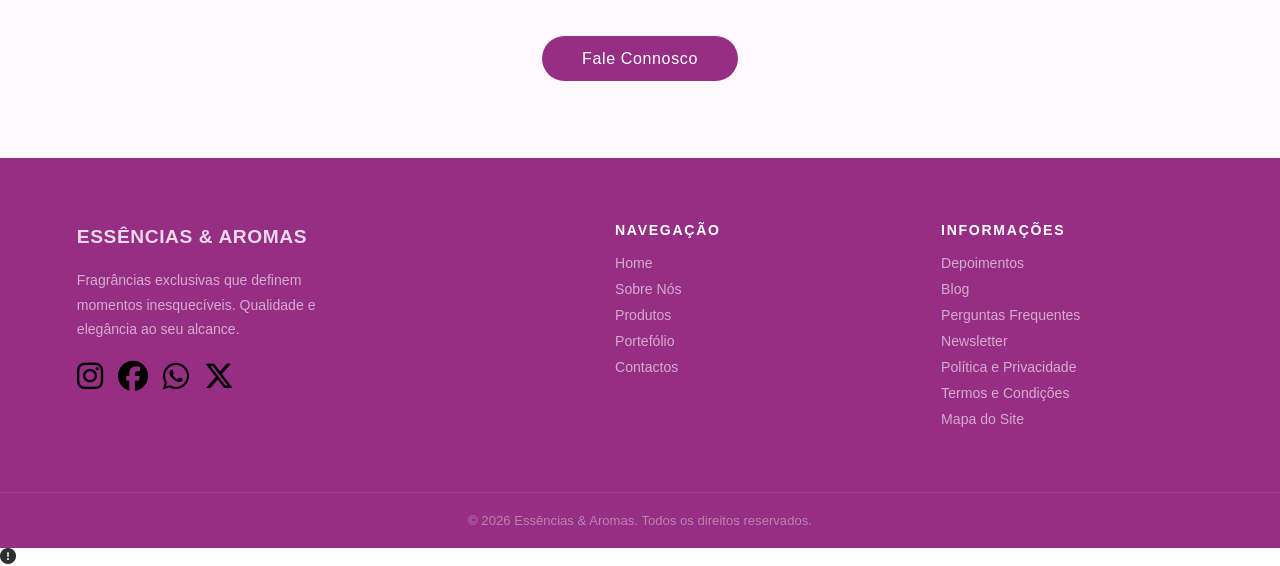
==== commit a3eaa706: "Primeira versão do site Essências & Aromas" ====
--- a/index.html
+++ b/index.html
@@ -3,7 +3,12 @@
 <head>
     <meta charset="UTF-8">
     <meta name="viewport" content="width=device-width, initial-scale=1.0">
+    <script>!function(){var t=localStorage.getItem('ea-theme')||( window.matchMedia('(prefers-color-scheme: dark)').matches?'dark':'light');document.documentElement.setAttribute('data-theme',t);var s=document.createElement('style');s.id='__nt';s.textContent='*,*::before,*::after{transition:none!important}';document.head.appendChild(s);window.addEventListener('load',function(){var e=document.getElementById('__nt');e&&e.parentNode.removeChild(e)})}();</script>
     <link rel="stylesheet" href="CSS/style.css">
+    <link rel="stylesheet" href="CSS/modo-escuro-claro.css">
+    <link rel="stylesheet" href="CSS/carrossel.css">
+    <link rel="stylesheet" href="CSS/carrinho.css">
+    <link rel="stylesheet" href="https://cdnjs.cloudflare.com/ajax/libs/font-awesome/6.7.2/css/all.min.css">
     <title>Essências &amp; Aromas | Perfumaria</title>
 </head>
 <body>
@@ -12,29 +17,66 @@
         <div class="topbar">
             <a href="index.html" class="logo"><span>e</span>ssências &amp; aromas</a>
         </div>
-        <div class="navbar">
+        <button id="btn-menu-mobile" class="btn-menu-mobile" aria-label="Abrir menu">
+            <span></span><span></span><span></span>
+        </button>
+        <div class="navbar" id="navbar-menu">
             <ul>
                 <li><a href="index.html" class="nav-ativo">Home</a></li>
                 <li><a href="HTML/sobre.html">Sobre Nós</a></li>
                 <li><a href="HTML/produtos.html">Produtos</a></li>
+                <li><a href="HTML/portfolio.html">Portefólio</a></li>
                 <li><a href="HTML/contactos.html">Contactos</a></li>
             </ul>
-            <form>
-                <input type="text" placeholder="Pesquise um Perfume">
-            </form>
+            <div class="carrinho-menu">
+                <button id="btn-carrinho-topo">🛒<span id="contador-carrinho">0</span></button>
+            </div>
         </div>
     </header>
 
     <main>
 
-        <!-- HERO -->
-        <section class="hero">
-            <div class="hero-imagem"></div>
-            <div class="hero-conteudo">
-                <h1>Elegância Aromática</h1>
-                <p class="hero-sub">Descubra fragrâncias que contam a sua história</p>
-                <a href="HTML/produtos.html" class="btn-primario">Ver Coleção</a>
-            </div>
+        <!-- HERO CARROSSEL -->
+        <section class="carrossel hero-carrossel" aria-label="Carrossel de destaques">
+
+            <!-- Slide 1 -->
+                <div class="carrossel-slide ativo">
+                <div class="slide-bg" style="background-image: url('Media/Fundo.jpg');"></div>
+                <div class="slide-overlay"></div>
+                <div class="slide-conteudo">
+                    <h1>Elegância Aromática</h1>
+                    <p>Descubra fragrâncias que contam a sua história</p>
+                    <a href="HTML/produtos.html" class="btn-primario">Ver Coleção</a>
+                </div>
+            </div>
+
+            <!-- Slide 2 -->
+            <div class="carrossel-slide">
+                <div class="slide-bg" style="background-image: url('Media/P31.jpg');"></div>
+                <div class="slide-overlay"></div>
+                <div class="slide-conteudo">
+                    <h1>O Charme do Honeymoon</h1>
+                    <p>Delicado, floral e inconfundível — para momentos que ficam na memória</p>
+                    <a href="HTML/portfolio.html" class="btn-primario">Ver Portefólio</a>
+                </div>
+            </div>
+
+            <!-- Slide 3 -->
+            <div class="carrossel-slide">
+                <div class="slide-bg" style="background-image: url('Media/P33.jpg');"></div>
+                <div class="slide-overlay"></div>
+                <div class="slide-conteudo">
+                    <h1>As Fragrâncias do Momento</h1>
+                    <p>As escolhas mais procuradas — para quem define o próprio estilo</p>
+                    <a href="HTML/portfolio.html" class="btn-primario">Ver Tendências</a>
+                </div>
+            </div>
+
+            <!-- Controlos -->
+            <button class="carrossel-prev" aria-label="Slide anterior">&#8249;</button>
+            <button class="carrossel-next" aria-label="Próximo slide">&#8250;</button>
+            <div class="carrossel-dots" aria-hidden="true"></div>
+
         </section>
 
         <!-- SOBRE (resumido) -->
@@ -50,7 +92,7 @@
             </div>
         </section>
 
-        <!-- PRODUTOS (resumido — 4 de 8) -->
+        <!-- PRODUTOS (resumido — 4) -->
         <section class="secao-wrapper">
             <div class="secao-cabecalho">
                 <span class="secao-label">Destaques</span>
@@ -89,7 +131,7 @@
             <div class="categorias-grid">
                 <div class="categoria-card categoria-feminino">
                     <div class="categoria-overlay">
-                        <div class="produto-image"><img src="Media/Feminino.jpg" alt="Feminino"></div>
+                        <div class="produto-image"><img src="Media/P9.jpg" alt="Feminino"></div>
                         <h3>Feminino</h3>
                         <p>Delicadas, florais e marcantes</p>
                         <a href="HTML/produtos.html" class="btn-categoria">Ver Coleção</a>
@@ -103,10 +145,10 @@
                         <a href="HTML/produtos.html" class="btn-categoria">Ver Coleção</a>
                     </div>
                 </div>
-                <div class="categoria-card categoria-unissex">
+                <div class="categoria-card categoria-tendencia">
                     <div class="categoria-overlay">
-                        <div class="produto-image"><img src="Media/Unisex.jpg" alt="Unisex"></div>
-                        <h3>Unissex</h3>
+                        <div class="produto-image"><img src="Media/Tendencia.jpg" alt="Tendencia"></div>
+                        <h3>Tendência</h3>
                         <p>Para quem não segue rótulos</p>
                         <a href="HTML/produtos.html" class="btn-categoria">Ver Coleção</a>
                     </div>
@@ -180,7 +222,7 @@
                 <h2>Receba as Nossas Novidades</h2>
                 <p>Subscreva e seja o primeiro a saber sobre novas fragrâncias, promoções exclusivas e eventos especiais.</p>
                 <form class="newsletter-form">
-                    <input type="email" placeholder="O seu melhor e-mail">
+                    <input type="email" id="email" class="form-input" placeholder="o_seu@email.com">
                     <button type="submit">Subscrever</button>
                 </form>
             </div>
@@ -221,11 +263,26 @@
 
     </main>
 
-     <footer>
+    <footer>
         <div class="footer-conteudo">
             <div class="footer-marca">
                 <a href="index.html" class="logo"><span>e</span>ssências &amp; aromas</a>
                 <p>Fragrâncias exclusivas que definem momentos inesquecíveis. Qualidade e elegância ao seu alcance.</p>
+                <br>
+                <div class="redes-sociais">
+                    <a href="https://instagram.com/nasi_comercial" target="_blank">
+                        <i class="fa-brands fa-instagram"></i>
+                    </a>
+                    <a href="https://facebook.com/Nasi_Comercial" target="_blank">
+                        <i class="fa-brands fa-facebook"></i>
+                    </a>
+                    <a href="https://wa.me/244951223468?text=Olá!%20Gostaria%20de%20mais%20informações." target="_blank">
+                        <i class="fa-brands fa-whatsapp"></i>
+                    </a>
+                    <a href="https://x.com" target="_blank">
+                        <i class="fa-brands fa-x-twitter"></i>
+                    </a>
+                </div>
             </div>
             <div class="footer-links">
                 <h4>Navegação</h4>
@@ -257,7 +314,69 @@
 
     <button id="btn-topo" onclick="voltarTopo()">&#8679;</button>
 
+    <div id="janela-carrinho" class="modal-carrinho">
+        <div class="conteudo-carrinho">
+            <span id="fechar-carrinho" class="botao-fechar">&times;</span>
+            <h2>Seu Carrinho</h2>
+            <div id="itens-do-carrinho">
+                <p style="color: #666; text-align: center;">O carrinho está vazio.</p>
+            </div>
+            <div class="total-carrinho">
+                <strong>Total: <span id="preco-total">0,00 Kz</span></strong>
+            </div>
+            <button id="btn-finalizar-compra" class="btn-finalizar">Finalizar Compra</button>
+        </div>
+    </div>
+
+    <div id="modal-checkout" class="modal-checkout oculto">
+        <div class="checkout-conteudo">
+            <button class="fechar-checkout" onclick="fecharCheckout()">&times;</button>
+            <h2>Finalizar Compra</h2>
+
+            <div class="metodos-pagamento">
+            <button class="tab-pagamento ativo" data-metodo="cartao">Cartão</button>
+            <button class="tab-pagamento" data-metodo="multicaixa">Multicaixa Express</button>
+        </div>
+
+        <form id="form-cartao" class="form-pagamento">
+        <label for="nome-cartao">Nome no cartão</label>
+        <input type="text" id="nome-cartao" placeholder="Ex: Naomi Silva" required>
+
+        <label for="numero-cartao">Número do cartão</label>
+        <input type="text" id="numero-cartao" placeholder="0000 0000 0000 0000" maxlength="19" required>
+
+        <div class="linha-dupla">
+            <div>
+            <label for="validade-cartao">Validade</label>
+            <input type="text" id="validade-cartao" placeholder="MM/AA" maxlength="5" required>
+            </div>
+            <div>
+            <label for="cvv-cartao">CVV</label>
+            <input type="text" id="cvv-cartao" placeholder="123" maxlength="3" required>
+            </div>
+        </div>
+
+        <button type="submit" class="botao-pagar">Pagar Agora</button>
+        </form>
+
+        <form id="form-multicaixa" class="form-pagamento oculto">
+        <label for="numero-telefone">Número de telefone</label>
+        <input type="text" id="numero-telefone" placeholder="9XX XXX XXX" required>
+        <p class="aviso-simulacao">Vai receber um pedido de confirmação no telemóvel.</p>
+        <button type="submit" class="botao-pagar">Confirmar Pagamento</button>
+        </form>
+
+        <p class="aviso-simulacao rodape">⚠️ Simulação apenas — nenhum pagamento real é processado.</p>
+        </div>
+    </div>
+
+    <script src="JS/menu-responsivo.js"></script>
     <script src="JS/jquery-4.0.0.min.js"></script>
     <script src="JS/botao-topo.js"></script>
+    <script src="JS/modo-escuro-claro.js"></script>
+    <script src="JS/carrossel.js"></script>
+    <script src="JS/newsletter.js"></script>
+    <script src="JS/carrinho.js"></script>
+    <script src="JS/pagamento.js"></script>
 </body>
-</html>
+</html>
--- a/CSS/style.css
+++ b/CSS/style.css
@@ -30,57 +30,25 @@
 =================================================== */
 header {
     width: 100%;
-    background-color: var(--cinza-header);
+    height: 5rem;
+    background-color: var(--rosa-claro);
     position: sticky;
     top: 0;
     z-index: 100;
+    display: flex;
+    flex-direction: row;         
+    justify-content: space-between; 
+    align-items: center;        
+    padding: 0.5rem clamp(1rem, 4vw, 3rem); 
 }
 
 .topbar {
     display: flex;
     justify-content: flex-start;
-    padding: 0.5rem clamp(1rem, 4vw, 3rem);
-}
-
-.navbar {
-    display: flex;
-    justify-content: space-between;
-    align-items: center;
-    flex-wrap: wrap;
-    gap: 0.5rem;
-    padding: 0 clamp(1rem, 4vw, 3rem) 0.75rem;
-}
-
-.navbar input {
-    padding: 0.5rem 1.2rem;
-    border-radius: 50px;
-    border: 1px solid #ccc;
-    outline: none;
-    font-size: 0.9rem;
-    width: clamp(160px, 20vw, 260px);
-}
-
-header ul {
-    display: flex;
-    list-style: none;
-    flex-wrap: wrap;
-    gap: 0.25rem;
-    margin: 0;
-    padding: 0;
-}
-
-header ul li a {
-    text-decoration: none;
-    color: var(--texto-escuro);
-    padding: 0.5rem 0.75rem;
-    font-size: clamp(0.8rem, 1.4vw, 0.95rem);
-    transition: color 0.25s;
-}
-
-header ul li a:hover,
-header ul li a.nav-ativo {
-    color: var(--rosa-escuro);
-    font-weight: 700;
+}
+
+.topbar a {
+    color: var(--rosa-escuro);
 }
 
 .logo {
@@ -94,6 +62,118 @@
 }
 
 .logo span { color: var(--rosa-escuro); }
+
+.navbar {
+    display: flex;
+    justify-content: center;
+    align-items: center;
+    flex-wrap: wrap;
+    gap: 1.5rem;
+    flex: 1;
+}
+
+.navbar ul {
+    display: flex;
+    list-style: none; 
+    gap: 20px;       
+    padding: 0;
+    margin: 0;
+    flex-wrap: wrap;
+}
+
+.navbar ul li {
+    margin: 0;
+    padding: 0;
+}
+
+.navbar ul li a {
+    display: inline-block; 
+    text-decoration: none; 
+    color: var(--branco);
+    font-family: sans-serif;
+    font-size: 17px;
+    font-weight: 600;
+    position: relative; 
+    padding-bottom: 5px; 
+    transition: color 0.45s;
+}
+
+.navbar ul li a:hover {
+    color: var(--rosa-escuro);
+}
+
+.navbar ul li a::after {
+    content: '';
+    position: absolute;
+    bottom: 0;
+    left: 0;
+    width: 0; 
+    height: 3px; 
+    background-color: var(--rosa-escuro); 
+    transition: width 0.3s ease-in-out; 
+}
+
+.navbar ul li a:hover::after {
+    width: 100%;
+}
+
+.navbar ul li a.nav-ativo::after {
+    width: 100%;
+}
+
+#btn-carrinho-topo {
+    background-color: #8b5a8c;
+    color: white;
+    border: none;
+    padding: 8px 15px;
+    border-radius: 20px;
+    cursor: pointer;
+    font-weight: bold;
+}
+
+/* O numero que mostra a quantidade */
+#contador-carrinho {
+    background-color: white;
+    color: #8b5a8c;
+    padding: 2px 7px;
+    border-radius: 50%;
+    margin-left: 5px;
+    font-size: 0.9em;
+}
+
+/* No card do produto */
+.produto-card {
+    display: flex;
+    flex-direction: row;   /* Alinha os itens em vertical (imagem, texto, botão) */
+    justify-content: space-between; /* Distribui o espaço igualmente, empurrando o botão para a base */
+    padding: 15px;            /* Espaçamento interno para o botão não colar nas bordas do card */
+    height: 100%;             /* Garante que todos os cards mantenham o mesmo tamanho */
+}
+
+.card-nome-linha {
+    display: flex;
+    align-items: center;
+    justify-content: space-between;
+    gap: 0.4rem;
+    margin-bottom: 0.2rem;
+}
+
+.btn-add-carrinho {
+    background-color: var(--rosa-escuro);
+    color: white;
+    border: none;
+    padding: 4px 10px;
+    border-radius: 20px;
+    cursor: pointer;
+    font-weight: bold;
+    font-size: 0.75rem;
+    flex-shrink: 0;
+    transition: 0.3s;
+}
+
+.btn-add-carrinho:hover {
+    background-color: #8b5a8c; /* Feedback visual ao passar o mouse */
+}
 
 /* ===================================================
    UTILITÁRIOS
@@ -209,7 +289,7 @@
     height: 45px;
     font-size: 1.5rem;
     cursor: pointer;
-    display: none; /* escondido por defeito */
+    display: none;
     z-index: 999;
 }
 
@@ -471,7 +551,7 @@
 =================================================== */
 .secao-wrapper {
     padding: clamp(3rem, 6vw, 5rem) clamp(1.5rem, 5vw, 4rem);
-    background-color: var(--fundo-suave);
+    background-color: var(--rosa-fundo);
 }
 
 .Produtos {
@@ -481,7 +561,7 @@
 }
 
 .produto {
-    background-color: var(--cinza-card);
+    background-color: var(--rosa-claro);
     padding: 1.25rem;
     border-radius: 18px;
     transition: transform 0.3s, box-shadow 0.3s;
@@ -543,8 +623,8 @@
 }
 
 .categoria-feminino  { background: linear-gradient(135deg, rgb(240,185,225), rgb(200,90,175)); }
-.categoria-masculino { background: linear-gradient(135deg, rgb(105,145,210), rgb(55,85,165)); }
-.categoria-unissex   { background: linear-gradient(135deg, rgb(185,165,230), rgb(125,90,180)); }
+.categoria-masculino { background: linear-gradient(135deg, rgb(240,185,225), rgb(200,90,175)); }
+.categoria-tendencia   { background: linear-gradient(135deg, rgb(240,185,225), rgb(200,90,175)); }
 
 .categoria-overlay {
     position: absolute;
@@ -588,7 +668,7 @@
 =================================================== */
 .destaques {
     padding: clamp(3rem, 6vw, 5rem) clamp(1.5rem, 5vw, 4rem);
-    background-color: var(--rosa-fundo);
+    background-color: var(--rosa-claro);
 }
 
 .destaques-grid {
@@ -689,21 +769,21 @@
    NEWSLETTER
 =================================================== */
 .newsletter {
-    background: linear-gradient(135deg, var(--rosa-escuro), var(--rosa-claro));
+    background: rgb(231, 161, 215);
     padding: clamp(3rem, 8vw, 6rem) clamp(1.5rem, 6vw, 5rem);
     text-align: center;
 }
 
-.newsletter-label { color: rgba(255,255,255,0.8); }
+.newsletter-label { color: var(--rosa-escuro); }
 
 .newsletter h2 {
     font-size: clamp(1.5rem, 4vw, 2.5rem);
-    color: var(--branco);
+    color: var(--rosa-escuro);
     margin: 0.4rem 0 1rem;
 }
 
 .newsletter p {
-    color: rgba(255,255,255,0.85);
+    color: var(--rosa-escuro);
     max-width: 540px;
     margin: 0 auto 2rem;
     font-size: clamp(0.9rem, 1.6vw, 1rem);
@@ -782,7 +862,6 @@
     font-size: clamp(0.82rem, 1.3vw, 0.92rem);
 }
 
-/* Formulário de contacto (página contactos.html) */
 .form-contacto-secao {
     padding: clamp(3rem, 6vw, 5rem) clamp(1.5rem, 5vw, 4rem);
     background-color: var(--branco);
@@ -889,7 +968,7 @@
 .btn-form:hover { background-color: var(--rosa-claro); }
 
 /* ===================================================
-   FAQ (acordeão CSS puro)
+   FAQ
 =================================================== */
 .faq-secao {
     padding: clamp(3rem, 6vw, 5rem) clamp(1.5rem, 5vw, 4rem);
@@ -1103,7 +1182,7 @@
    FOOTER
 =================================================== */
 footer {
-    background-color: var(--texto-escuro);
+    background-color: var(--rosa-escuro);
     color: rgba(255,255,255,0.75);
 }
 
@@ -1114,12 +1193,20 @@
     padding: clamp(2.5rem, 5vw, 4.5rem) clamp(1.5rem, 6vw, 5rem);
 }
 
+.footer-conteudo span{
+    color: var(--rosa-claro);
+}
+
 .footer-marca { flex: 2 1 min(100%, 250px); }
 
 .footer-marca .logo {
-    color: var(--rosa-claro);
+    color: var(--rosa-fundo);
     display: inline-block;
     margin-bottom: 1rem;
+}
+
+.footer-marca span{
+    color: var(--rosa-fundo);
 }
 
 .footer-marca p {
@@ -1128,6 +1215,7 @@
     font-size: 0.88rem;
     max-width: 290px;
     margin: 0;
+
 }
 
 .footer-links { flex: 1 1 min(100%, 150px); }
@@ -1165,62 +1253,6 @@
 }
 
 .footer-copy p { margin: 0; }
-
-/* ===================================================
-   PORTEFÓLIO / GALERIA
-=================================================== */
-.galeria-secao {
-    padding: clamp(3rem, 6vw, 5rem) clamp(1.5rem, 5vw, 4rem);
-    background-color: var(--branco);
-}
-
-.galeria-grid {
-    display: grid;
-    grid-template-columns: repeat(auto-fill, minmax(min(100%, 18rem), 1fr));
-    gap: 1rem;
-}
-
-.galeria-item {
-    position: relative;
-    border-radius: 14px;
-    overflow: hidden;
-    background-color: var(--cinza-card);
-    aspect-ratio: 3 / 4;
-    cursor: pointer;
-}
-
-.galeria-item.galeria-destaque {
-    aspect-ratio: 16 / 9;
-    grid-column: 1 / -1;
-}
-
-.galeria-item img {
-    width: 100%;
-    height: 100%;
-    object-fit: cover;
-    display: block;
-    transition: transform 0.45s ease;
-}
-
-.galeria-item:hover img { transform: scale(1.06); }
-
-.galeria-legenda {
-    position: absolute;
-    bottom: 0;
-    left: 0;
-    right: 0;
-    padding: 1.25rem 1.5rem;
-    background: linear-gradient(to top, rgba(0,0,0,0.72), transparent);
-    color: var(--branco);
-    font-size: clamp(0.85rem, 1.4vw, 0.95rem);
-    font-weight: 600;
-    transform: translateY(100%);
-    transition: transform 0.3s ease;
-}
-
-.galeria-item:hover .galeria-legenda { transform: translateY(0); }
-
-.galeria-destaque .galeria-legenda { transform: translateY(0); }
 
 /* ===================================================
    MAPA DO SITE
@@ -1438,3 +1470,224 @@
 }
 
 .erro-links ul li a:hover { opacity: 0.7; }
+
+/* ===================================================
+   REDES SOCIAIS
+=================================================== */
+.redes-sociais {
+    display: flex;
+    gap: 15px;
+}
+
+.redes-sociais a {
+    color: black;
+    font-size: 30px;
+    text-decoration: none;
+}
+
+.redes-sociais a:hover { opacity: 0.7; }
+
+body.dark-mode .redes-sociais a { color: white; }
+
+/* ===================================================
+   PORTEFÓLIO / GALERIA
+=================================================== */
+
+/* Imagem destaque */
+.portfolio-destaque {
+   padding: 2rem clamp(1.5rem, 5vw, 4rem) 0;
+}
+
+.portfolio-destaque img {
+    width: 100%;
+    height: 550px;
+    object-fit: cover; /* ESSA É A MUDANÇA PRINCIPAL: Achata/Estica para preencher */
+    border-radius: 16px;
+    display: block;
+    border-radius: 16px;
+    margin-top: 0;
+}
+
+.portfolio-destaque-legenda {
+    text-align: center;
+    margin-top: 0.75rem;
+    font-size: 0.95rem;
+    opacity: 0.6;
+    color: var(--texto-escuro);
+    font-style: italic;
+}
+
+/* Secções por género */
+.portfolio-secao {
+    padding: 3rem clamp(1.5rem, 5vw, 4rem);
+    background-color: var(--rosa-fundo);
+}
+
+.portfolio-secao + .portfolio-secao {
+    padding-top: 0;
+}
+
+/* Título de cada secção */
+.portfolio-genero-titulo {
+    display: flex;
+    align-items: center;
+    gap: 1rem;
+    margin-bottom: 2rem;
+}
+
+.portfolio-genero-titulo h2 {
+    font-size: 1.5rem;
+    margin: 0;
+    color: var(--texto-escuro);
+    white-space: nowrap;
+}
+
+.portfolio-genero-titulo .linha {
+    flex: 1;
+    height: 1px;
+    background: var(--rosa-escuro);
+    opacity: 0.3;
+}
+
+.portfolio-genero-titulo .icone-genero {
+    font-size: 1.3rem;
+    color: var(--rosa-escuro);
+}
+
+/* Grid de cards */
+.portfolio-grid {
+    display: grid;
+    grid-template-columns: repeat(auto-fill, minmax(200px, 1fr));
+    gap: 1.25rem;
+}
+
+/* Card */
+.portfolio-card {
+    background: var(--branco);
+    border-radius: 12px;
+    overflow: hidden;
+    transition: transform 0.25s ease, box-shadow 0.25s ease;
+}
+
+.portfolio-card:hover {
+    transform: translateY(-4px);
+    box-shadow: 0 8px 20px rgba(150, 46, 132, 0.15);
+}
+
+.portfolio-card img {
+    width: 100%;
+    aspect-ratio: 3 / 4;
+    object-fit: cover;
+    display: block;
+}
+
+.portfolio-card-info {
+    padding: 0.75rem 0.9rem 0.9rem;
+}
+
+.portfolio-card-info h3 {
+    font-size: 0.95rem;
+    margin: 0 0 0.3rem;
+    color: var(--texto-escuro);
+}
+
+.portfolio-card-info .preco {
+    font-size: 0.88rem;
+    color: var(--rosa-escuro);
+    font-weight: 700;
+    margin: 0;
+}
+
+/* Badges */
+.portfolio-card-info .badge {
+    display: inline-block;
+    font-size: 0.68rem;
+    padding: 0.18rem 0.55rem;
+    border-radius: 20px;
+    margin-bottom: 0.35rem;
+    font-weight: 700;
+    text-transform: uppercase;
+    letter-spacing: 0.05em;
+}
+
+.badge-feminino  { background: rgba(200, 60, 150, 0.12); color: var(--rosa-escuro); }
+.badge-masculino { background: rgba(60, 100, 200, 0.12); color: #3a6cc8; }
+.badge-tendencia { background: rgba(180, 120, 0, 0.12);  color: #a07000; }
+
+.categoria-card.categoria-ativa {
+    outline: 4px solid var(--branco);
+    outline-offset: -4px;
+    filter: brightness(1.1);
+}
+
+
+/* ===================================================
+                RESPONSIVIDADE
+=================================================== */
+.btn-menu-mobile {
+    display: none;
+    flex-direction: column;
+    justify-content: space-between;
+    width: 28px;
+    height: 20px;
+    background: none;
+    border: none;
+    cursor: pointer;
+    padding: 0;
+    z-index: 200;
+}
+
+.btn-menu-mobile span {
+    display: block;
+    width: 100%;
+    height: 3px;
+    background-color: var(--branco);
+    border-radius: 2px;
+    transition: transform 0.3s, opacity 0.3s;
+}
+
+.btn-menu-mobile.aberto span:nth-child(1) { transform: translateY(8.5px) rotate(45deg); }
+.btn-menu-mobile.aberto span:nth-child(2) { opacity: 0; }
+.btn-menu-mobile.aberto span:nth-child(3) { transform: translateY(-8.5px) rotate(-45deg); }
+
+@media (max-width: 768px) {
+    header {
+        position: relative;
+        flex-wrap: wrap;
+        height: auto;
+        padding: 1rem 1.25rem;
+    }
+
+    .btn-menu-mobile {
+        display: flex;
+    }
+
+    .navbar {
+        display: none;
+        flex-direction: column;
+        align-items: flex-start;
+        width: 100%;
+        gap: 1rem;
+        background-color: var(--rosa-claro);
+        position: absolute;
+        top: 100%;
+        left: 0;
+        padding: 1.5rem;
+        box-shadow: 0 8px 20px rgba(0,0,0,0.15);
+        z-index: 150;
+    }
+
+    .navbar.aberto {
+        display: flex;
+    }
+
+    .navbar ul {
+        flex-direction: column;
+        gap: 1rem;
+        width: 100%;
+    }
+
+    .carrinho-menu {
+        width: 100%;
+    }
+}
--- a/CSS/modo-escuro-claro.css
+++ b/CSS/modo-escuro-claro.css
@@ -0,0 +1,285 @@
+/* ── MODO CLARO (padrão — cores originais) ──── */
+
+:root,
+[data-theme="light"] {
+  --rosa-escuro:  rgb(150, 46, 132);
+  --rosa-claro:   rgb(187, 104, 177);
+  --rosa-fundo:   rgb(235, 216, 232);
+  --cinza-header: rgb(230, 227, 227);
+  --cinza-card:   rgb(220, 215, 215);
+  --fundo-suave:  #fdf9fc;
+  --texto-escuro: #2e2e2e;
+  --texto-medio:  #555;
+  --branco:       #fff;
+  --rosa-brilhante:rgb(231, 161, 215);
+}
+
+
+/* ── MODO ESCURO ─────────────────────────────────────────────── */
+[data-theme="dark"] {
+  --rosa-escuro:  rgb(150, 46, 132);      
+  --rosa-claro:   rgb(230, 150, 220);
+  --rosa-fundo:   rgb(60, 30, 58);         
+  --cinza-header: #1e1e1e;
+  --cinza-card:   #2a2a2a;
+  --fundo-suave:  #141414;
+  --texto-escuro: #f0e8ef;                 
+  --texto-medio:  #b8a8b5;
+  --branco:       #1a1a1a;                 
+}
+
+/* Fundo do body no modo escuro */
+[data-theme="dark"] body {
+  background-color: #121212;
+  color: #f0e8ef;
+}
+
+/* Header escuro */
+[data-theme="dark"] header {
+  background-color: var(--cinza-header);
+  border-bottom: 1px solid rgba(210, 100, 195, 0.2);
+}
+
+[data-theme="dark"] header ul li a{
+  color: var(--rosa-escuro);
+}
+
+/* Cards de produto */
+[data-theme="dark"] .produto {
+  background-color: var(--cinza-card);
+}
+
+/* Secções com fundo branco */
+[data-theme="dark"] .sobre,
+[data-theme="dark"] .sobre-completo,
+[data-theme="dark"] .categorias,
+[data-theme="dark"] .depoimentos,
+[data-theme="dark"] .faq-secao,
+[data-theme="dark"] .blog-secao,
+[data-theme="dark"] .equipa-secao,
+[data-theme="dark"] .galeria-secao,
+[data-theme="dark"] .sitemap-secao,
+[data-theme="dark"] .form-contacto-secao,
+[data-theme="dark"] .texto-pagina {
+  background-color: #1a1a1a;
+}
+
+/* Secções com fundo suave */
+[data-theme="dark"] .secao-wrapper,
+[data-theme="dark"] .missao-secao,
+[data-theme="dark"] .contactos,
+[data-theme="dark"] .newsletter-pagina-secao,
+[data-theme="dark"] .pagina-404 {
+  background-color: #141414;
+}
+
+/* Cards brancos dentro de secções */
+[data-theme="dark"] .destaque-card,
+[data-theme="dark"] .missao-card,
+[data-theme="dark"] .contacto-card {
+  background-color: #252525;
+  border-color: rgba(210, 100, 195, 0.2);
+}
+
+/* Cards de depoimento e blog */
+[data-theme="dark"] .depoimento-card,
+[data-theme="dark"] .blog-card {
+  background-color: #1e1e1e;
+  border-color: rgba(210, 100, 195, 0.2);
+}
+
+/* Cards de equipa e membro */
+[data-theme="dark"] .membro-card {
+  background-color: #1e1e1e;
+  border-color: rgba(210, 100, 195, 0.2);
+}
+
+/* Formulários */
+[data-theme="dark"] .form-contacto,
+[data-theme="dark"] .newsletter-pagina-form {
+  background-color: #1e1e1e;
+  border-color: rgba(210, 100, 195, 0.2);
+}
+
+[data-theme="dark"] .form-input,
+[data-theme="dark"] .form-textarea {
+  background-color: #2a2a2a;
+  border-color: #444;
+  color: var(--texto-escuro);
+}
+
+[data-theme="dark"] .form-check-label {
+  background-color: #2a2a2a;
+  border-color: #444;
+  color: var(--texto-medio);
+}
+
+/* FAQ */
+[data-theme="dark"] .faq-item {
+  background-color: #1e1e1e;
+  border-color: rgba(210, 100, 195, 0.2);
+}
+
+[data-theme="dark"] .faq-pergunta {
+  color: var(--texto-escuro);
+}
+
+[data-theme="dark"] .faq-pergunta:hover,
+[data-theme="dark"] .faq-check:checked + .faq-pergunta {
+  background-color: rgba(210, 100, 195, 0.1);
+}
+
+/* Hero da página */
+[data-theme="dark"] .hero-imagem {
+  filter: opacity(0.25);
+}
+
+/* Footer */
+[data-theme="dark"] footer {
+  background-color: #0d0d0d;
+}
+
+/* Galeria */
+[data-theme="dark"] .galeria-item {
+  background-color: #2a2a2a;
+}
+
+/* Mapa do site */
+[data-theme="dark"] .sitemap-grupo h3 {
+  border-color: rgba(210, 100, 195, 0.3);
+}
+
+/* Página 404 */
+[data-theme="dark"] .pagina-404 {
+  background-color: #141414;
+}
+
+[data-theme="dark"] .erro-titulo {
+  color: var(--texto-escuro);
+}
+
+[data-theme="dark"] .erro-links {
+  border-top-color: rgba(210, 100, 195, 0.2);
+}
+
+/* Texto-pagina (Política / Termos) */
+[data-theme="dark"] .texto-pagina h2 {
+  color: var(--rosa-claro);
+  border-color: rgba(210, 100, 195, 0.3);
+}
+
+[data-theme="dark"] .texto-data { color: #666; }
+
+/* Links do footer */
+[data-theme="dark"] .footer-links ul li a { color: rgba(255,255,255,0.5); }
+
+[data-theme="dark"] .footer-links h4 { color: rgba(87, 84, 84, 0.5); }
+
+[data-theme="dark"] .fa-brands { color: rgba(81, 75, 75, 0.5); }
+
+/* Produtos */
+[data-theme="dark"] .newsletter {background-color: rgb(187, 104, 177);}
+
+
+/* ── TRANSIÇÃO SUAVE ENTRE TEMAS ─────────────────────────────── */
+*,
+*::before,
+*::after {
+  transition:
+    background-color 0.3s ease,
+    color            0.3s ease,
+    border-color     0.3s ease;
+}
+
+img, svg, video { transition: none; }
+
+
+/* ── BOTÃO DE ALTERNÂNCIA ─────────────────────────────────────── */
+.theme-toggle-btn {
+  position:        fixed;
+  bottom:          88px;          /* fica ACIMA do #btn-topo (45px + 28px margem + folga) */
+  right:           2rem;
+  z-index:         9999;
+
+  width:           45px;
+  height:          45px;
+  border-radius:   50%;
+  border:          2px solid var(--rosa-fundo);
+  background-color: var(--cinza-header);
+  color:           var(--rosa-escuro);
+  box-shadow:      0 2px 12px rgba(150, 46, 132, 0.2);
+
+  font-size:       18px;
+  cursor:          pointer;
+  display:         flex;
+  align-items:     center;
+  justify-content: center;
+
+  transition:
+    transform      0.2s ease,
+    box-shadow     0.2s ease,
+    background-color 0.3s ease,
+    border-color   0.3s ease;
+}
+
+.theme-toggle-btn:hover {
+  transform:  scale(1.1);
+  box-shadow: 0 4px 18px rgba(150, 46, 132, 0.35);
+}
+
+.theme-toggle-btn:focus-visible {
+  outline:        2px solid var(--rosa-escuro);
+  outline-offset: 3px;
+}
+
+@media (max-width: 768px) {
+  .theme-toggle-btn {
+    bottom: 90px;
+    right:  2rem;
+    width:  42px;
+    height: 42px;
+    font-size: 16px;
+  }
+}
+
+.icone-erro {
+    transition: none !important;
+}
+
+[data-theme="dark"] .modal-carrinho .conteudo-carrinho {
+    background-color: #2a2a2a;
+    border-color: #444;
+}
+
+[data-theme="dark"] .conteudo-carrinho h2 {
+    color: #f0f0f0;
+}
+
+[data-theme="dark"] .item-carrinho-detalhes strong {
+    color: #f0f0f0;
+}
+
+[data-theme="dark"] .item-carrinho-preco {
+    color: var(--rosa-claro);
+}
+
+[data-theme="dark"] .item-carrinho-linha {
+    border-bottom-color: #444;
+}
+
+[data-theme="dark"] .total-carrinho {
+    border-top-color: #444;
+    color: #f0f0f0;
+}
+
+[data-theme="dark"] .botao-fechar {
+    color: #888;
+}
+
+[data-theme="dark"] .botao-fechar:hover {
+    color: #f0f0f0;
+}
+
+[data-theme="dark"] #itens-do-carrinho p {
+    color: #aaa;
+}
--- a/CSS/carrossel.css
+++ b/CSS/carrossel.css
@@ -0,0 +1,284 @@
+:root{    
+    --rosa-claro:   rgb(187, 104, 177);
+}
+
+/* ---------- Estrutura base ---------- */
+.carrossel {
+    position: relative;
+    overflow: hidden;
+    width: 100%;
+    background: #111;
+}
+
+/* Todos os slides: absolute, sobrepostos */
+.carrossel-slide {
+    position: absolute;
+    inset: 0;
+    opacity: 0;
+    transition: opacity 0.8s ease;
+    pointer-events: none;
+}
+
+.carrossel-slide.ativo {
+    opacity: 1;
+    pointer-events: auto;
+}
+
+/* ---------- Hero Carrossel (index) ---------- */
+.hero-carrossel {
+    height: 92vh;
+    min-height: 520px;
+    max-height: 860px;
+}
+
+.hero-carrossel .carrossel-slide {
+    display: flex;
+    align-items: center;
+    justify-content: center;
+}
+
+.hero-carrossel .slide-bg {
+    position: absolute;
+    inset: 0;
+    background-size: cover;
+    background-position: center center;
+    background-repeat: no-repeat;
+    transform: scale(1.04);
+    transition: transform 6s ease;
+}
+
+.hero-carrossel .carrossel-slide.ativo .slide-bg {
+    transform: scale(1);
+}
+
+/* Modo claro */
+[data-theme="light"] .hero-carrossel .slide-overlay {
+    background: linear-gradient(
+        to bottom,
+        rgba(0,0,0,0.5) 0%,
+        rgba(0,0,0,0.20) 60%,
+        rgba(0,0,0,0.35) 100%
+    );
+}
+
+/* Modo escuro */
+[data-theme="dark"] .hero-carrossel .slide-overlay {
+    background: linear-gradient(
+        to bottom,
+        rgba(0,0,0,0.18) 0%,
+        rgba(0,0,0,0.48) 60%,
+        rgba(0,0,0,0.72) 100%
+    );
+}
+
+.hero-carrossel .slide-conteudo {
+    position: relative;
+    z-index: 2;
+    text-align: center;
+    color: #fff;
+    padding: 0 1.5rem;
+    max-width: 720px;
+
+    display: flex;
+    flex-direction: column;
+    align-items: center;
+}
+
+
+
+.hero-carrossel .slide-conteudo h1 {
+    font-size: clamp(2.4rem, 6vw, 4.2rem);
+    font-weight: 700;
+    margin: 0 0 0.75rem;
+    line-height: 1.15;
+    color: white;
+    text-shadow: 0 0 1px rgba(0, 0, 0, 0.05);
+
+}
+
+.hero-carrossel .slide-conteudo p {
+    font-size: clamp(0.95rem, 2vw, 1.15rem);
+    color: rgba(255,255,255,0.82);
+    margin: 0 0 2rem;
+    line-height: 1.6;
+}
+
+.hero-carrossel .slide-conteudo a {
+    display: inline-block;
+    margin-top: 6rem; /* aumenta para 1.5rem ou 2rem se quiseres mais baixo */
+    padding: 0.8rem 2.2rem;
+    font-size: 0.82rem;
+    font-weight: 600;
+    letter-spacing: 0.14em;
+    text-transform: uppercase;
+    text-decoration: none;
+    border: 1.5px solid #fff;
+    color: #fff;
+    transition: background 0.25s, color 0.25s;
+}
+
+.hero-carrossel .slide-conteudo a:hover {
+    background: #fff;
+    color: #111;
+}
+
+/* ---------- Portefólio Carrossel ---------- */
+.portfolio-carrossel {
+    height: 520px;
+    margin: 0 0 3rem;
+}
+
+.portfolio-carrossel .carrossel-slide {
+    display: block;
+}
+
+.portfolio-carrossel .slide-bg {
+    position: absolute;
+    inset: 0;
+    background-size: cover;
+    background-position: center 35%;
+    background-repeat: no-repeat;
+}
+
+.portfolio-carrossel .slide-overlay {
+    position: absolute;
+    inset: 0;
+    background: linear-gradient(
+        160deg,
+        rgba(0,0,0,0.05) 0%,
+        rgba(0,0,0,0.55) 100%
+    );
+    display: flex;
+    align-items: flex-end;
+    padding: 2.5rem 3rem;
+}
+
+.portfolio-carrossel .slide-legenda {
+    color: #fff;
+}
+
+.portfolio-carrossel .slide-legenda span {
+    display: block;
+    font-size: 0.7rem;
+    font-weight: 600;
+    letter-spacing: 0.2em;
+    text-transform: uppercase;
+    color: #d4af7a;
+    margin-bottom: 0.4rem;
+}
+
+.portfolio-carrossel .slide-legenda h2 {
+    font-size: clamp(1.4rem, 3vw, 2rem);
+    font-weight: 300;
+    letter-spacing: 0.04em;
+    margin: 0 0 0.3rem;
+    color: #fff;
+}
+
+.portfolio-carrossel .slide-legenda p {
+    font-size: 0.9rem;
+    color: rgba(255,255,255,0.75);
+    margin: 0;
+}
+
+/* ---------- Controlos — botões REDONDOS ---------- */
+.carrossel-prev,
+.carrossel-next {
+    position: absolute;
+    top: 50%;
+    transform: translateY(-50%);
+    z-index: 10;
+    background: rgba(255,255,255,0.15);
+    backdrop-filter: blur(6px);
+    border: 1.5px solid rgba(255,255,255,0.35);
+    color: #fff;
+    width: 48px;
+    height: 48px;
+    border-radius: 50%;
+    display: flex;
+    align-items: center;
+    justify-content: center;
+    font-size: 1.5rem;
+    cursor: pointer;
+    transition: background 0.2s, border-color 0.2s;
+    line-height: 1;
+}
+
+.carrossel-prev:hover,
+.carrossel-next:hover {
+    background: rgba(255,255,255,0.32);
+    border-color: rgba(255,255,255,0.6);
+}
+
+.carrossel-prev { left: 1.25rem; }
+.carrossel-next { right: 1.25rem; }
+
+/* ---------- Dots ---------- */
+.carrossel-dots {
+    position: absolute;
+    bottom: 1.4rem;
+    left: 50%;
+    transform: translateX(-50%);
+    display: flex;
+    gap: 8px;
+    z-index: 10;
+}
+
+.carrossel-dot {
+    width: 8px;
+    height: 8px;
+    border-radius: 50%;
+    border: 1.5px solid rgba(255,255,255,0.6);
+    background: transparent;
+    cursor: pointer;
+    padding: 0;
+    transition: background 0.25s, border-color 0.25s, width 0.25s;
+}
+
+.carrossel-dot.ativo {
+    background: #fff;
+    border-color: #fff;
+    width: 24px;
+    border-radius: 4px;
+}
+
+/* ---------- Responsivo ---------- */
+@media (max-width: 768px) {
+    .hero-carrossel {
+        height: 85vh;
+        min-height: 440px;
+    }
+
+    .portfolio-carrossel {
+        height: 340px;
+    }
+
+    .portfolio-carrossel .slide-overlay {
+        padding: 1.5rem;
+    }
+
+    .carrossel-prev,
+    .carrossel-next {
+        width: 40px;
+        height: 40px;
+        font-size: 1.2rem;
+    }
+}
+
+@media (max-width: 480px) {
+    .hero-carrossel {
+        height: 78vh;
+        min-height: 380px;
+    }
+
+    .portfolio-carrossel {
+        height: 240px;
+    }
+
+    .carrossel-prev,
+    .carrossel-next {
+        width: 36px;
+        height: 36px;
+        font-size: 1rem;
+    }
+}
--- a/CSS/carrinho.css
+++ b/CSS/carrinho.css
@@ -0,0 +1,229 @@
+.modal-carrinho {
+    display: none;
+    position: fixed;
+    top: 70px;
+    right: 1.5rem;
+    z-index: 9999;
+    width: 320px;
+}
+
+.conteudo-carrinho {
+    background-color: white;
+    border-radius: 12px;
+    padding: 1.25rem;
+    box-shadow: 0 8px 30px rgba(0, 0, 0, 0.18);
+    border: 1px solid #eee;
+    max-height: 480px;
+    display: flex;
+    flex-direction: column;
+}
+
+.botao-fechar {
+    position: absolute;
+    right: 1rem;
+    top: 0.6rem;
+    font-size: 1.5rem;
+    cursor: pointer;
+    color: #aaa;
+    line-height: 1;
+}
+
+.botao-fechar:hover { color: #333; }
+
+.conteudo-carrinho h2 {
+    font-size: 1rem;
+    margin: 0 0 1rem;
+    padding-right: 1.5rem;
+}
+
+#itens-do-carrinho {
+    overflow-y: auto;
+    flex: 1;
+    margin-bottom: 0.75rem;
+}
+
+.item-carrinho-linha {
+    display: flex;
+    align-items: center;
+    gap: 10px;
+    padding: 8px 0;
+    border-bottom: 1px solid #eee;
+}
+
+.item-carrinho-img {
+    width: 48px;
+    height: 48px;
+    object-fit: cover;
+    border-radius: 8px;
+    flex-shrink: 0;
+}
+
+.item-carrinho-detalhes {
+    display: flex;
+    flex-direction: column;
+    gap: 3px;
+    flex: 1;
+    min-width: 0;
+}
+
+.item-carrinho-detalhes strong {
+    font-size: 0.85rem;
+    color: #2e2e2e;
+    white-space: nowrap;
+    overflow: hidden;
+    text-overflow: ellipsis;
+}
+
+.item-carrinho-preco {
+    font-size: 0.78rem;
+    color: #8b5a8c;
+    font-weight: 700;
+}
+
+.btn-remover-item {
+    background: none;
+    border: none;
+    cursor: pointer;
+    font-size: 0.78rem;
+    flex-shrink: 0;
+    opacity: 0.6;
+    transition: opacity 0.2s;
+}
+
+.btn-remover-item:hover { opacity: 1; }
+
+.total-carrinho {
+    text-align: right;
+    font-size: 0.9rem;
+    padding-top: 0.5rem;
+    border-top: 1px solid #eee;
+    margin-bottom: 0.75rem;
+}
+
+.btn-finalizar {
+    background-color: #8b5a8c;
+    color: white;
+    border: none;
+    width: 100%;
+    padding: 0.7rem;
+    border-radius: 8px;
+    cursor: pointer;
+    font-weight: bold;
+    font-size: 0.9rem;
+    transition: background-color 0.2s;
+}
+
+.btn-finalizar:hover { background-color: #6a426b; }
+
+
+.modal-checkout {
+  position: fixed;
+  inset: 0;
+  background: rgba(0, 0, 0, 0.5);
+  display: flex;
+  align-items: center;
+  justify-content: center;
+  z-index: 1000;
+}
+
+.modal-checkout.oculto {
+  display: none;
+}
+
+.checkout-conteudo {
+  background: #fffdf9;
+  border-radius: 14px;
+  padding: 30px;
+  width: 90%;
+  max-width: 400px;
+  position: relative;
+  box-shadow: 0 10px 40px rgba(0, 0, 0, 0.2);
+}
+
+.checkout-conteudo h2 {
+  font-family: "Playfair Display", serif;
+  color: rgb(187, 104, 177);
+  margin-bottom: 20px;
+  text-align: center;
+}
+
+.fechar-checkout {
+  position: absolute;
+  top: 12px;
+  right: 16px;
+  background: none;
+  border: none;
+  font-size: 24px;
+  cursor: pointer;
+  color: #999;
+}
+
+.metodos-pagamento {
+  display: flex;
+  gap: 10px;
+  margin-bottom: 20px;
+}
+
+.tab-pagamento {
+  flex: 1;
+  padding: 10px;
+  border: 1px solid rgb(150, 46, 132);
+  background: #fff;
+  border-radius: 8px;
+  cursor: pointer;
+  font-family: Inter, sans-serif;
+  transition: 0.2s;
+}
+
+.tab-pagamento.ativo {
+  background: rgb(187, 104, 177);
+  color: #fff;
+  
+}
+
+.form-pagamento label {
+  display: block;
+  margin: 12px 0 4px;
+  font-size: 14px;
+  color: #555;
+}
+
+.form-pagamento input {
+  width: 100%;
+  padding: 10px;
+  border: 1px solid #ddd;
+  border-radius: 6px;
+  font-family: Inter, sans-serif;
+}
+
+.linha-dupla {
+  display: flex;
+  gap: 10px;
+}
+
+.linha-dupla > div {
+  flex: 1;
+}
+
+.botao-pagar {
+  width: 100%;
+  margin-top: 20px;
+  padding: 12px;
+  background: rgb(150, 46, 132);
+  color: #fff;
+  border: none;
+  border-radius: 8px;
+  font-weight: 600;
+  cursor: pointer;
+}
+
+.aviso-simulacao {
+  font-size: 12px;
+  color: #999;
+  text-align: center;
+  margin-top: 10px;
+}
+
+.form-pagamento.oculto {
+  display: none;
+}
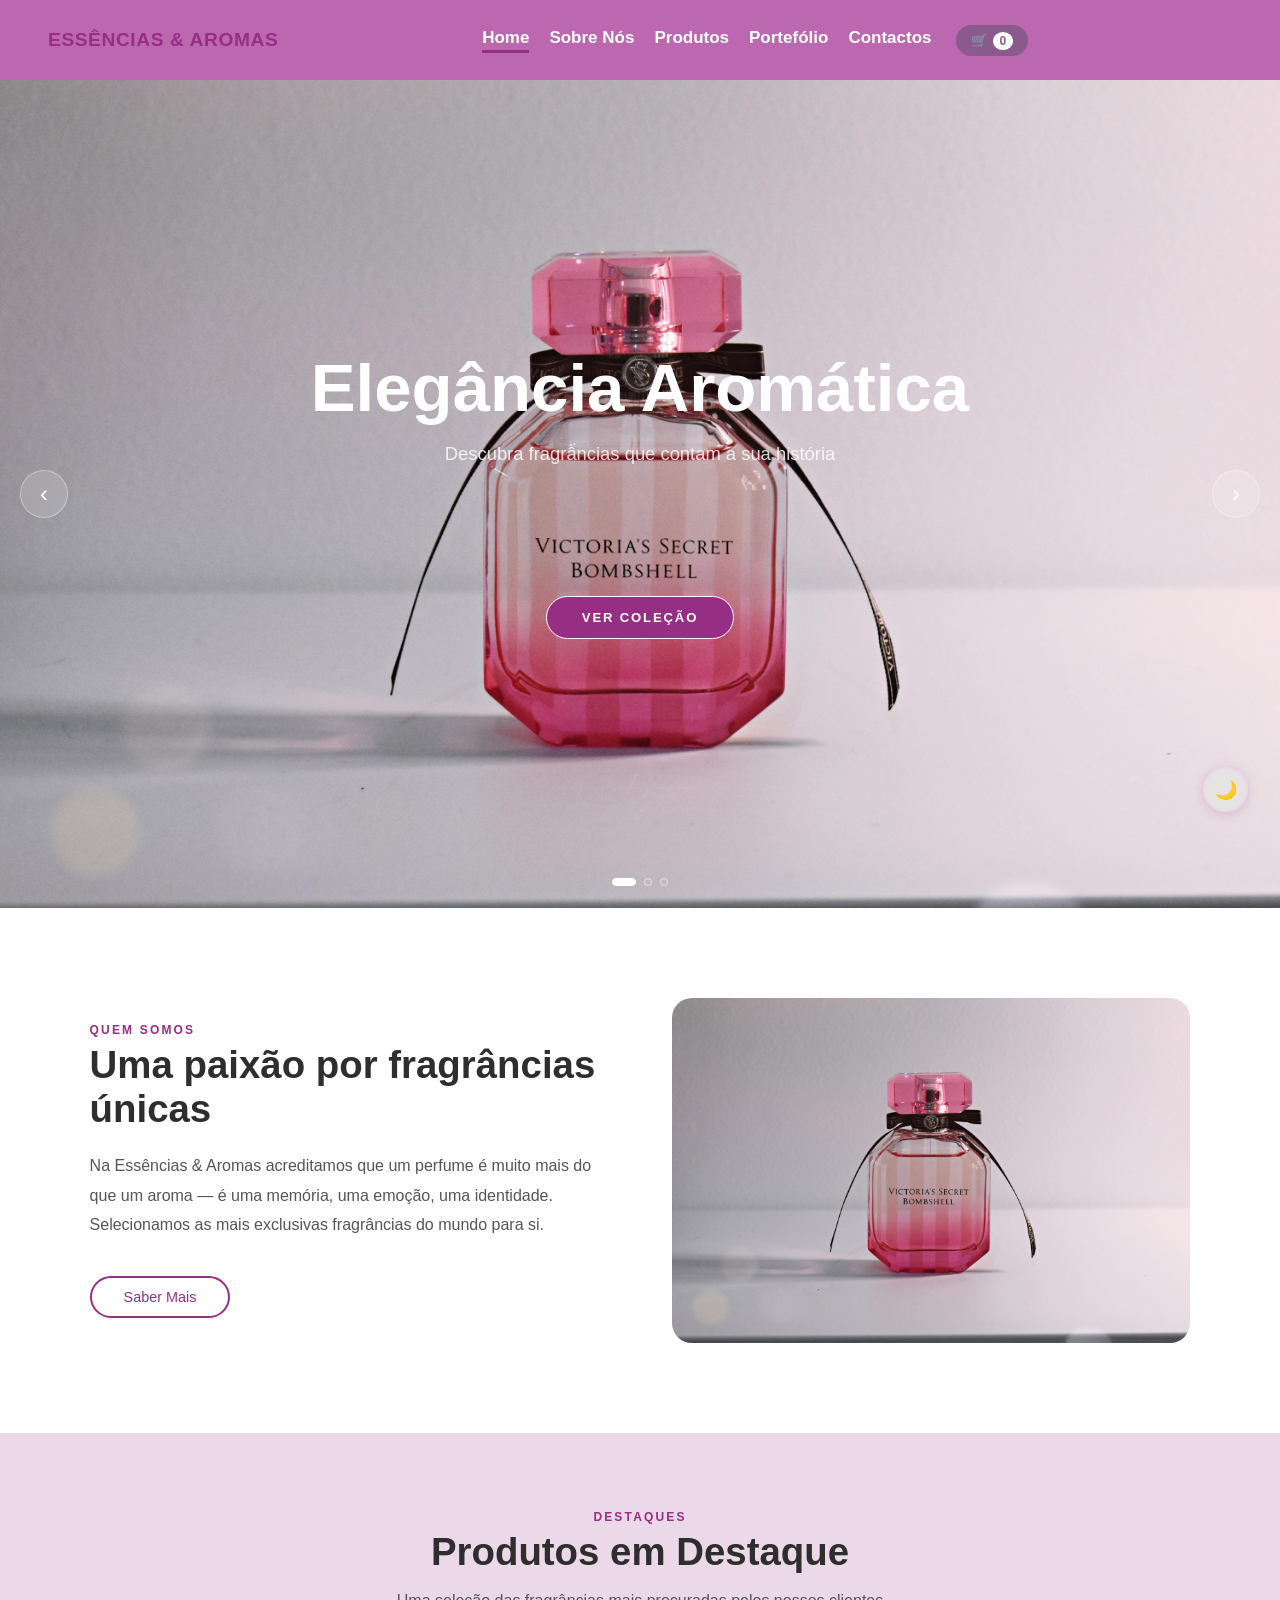
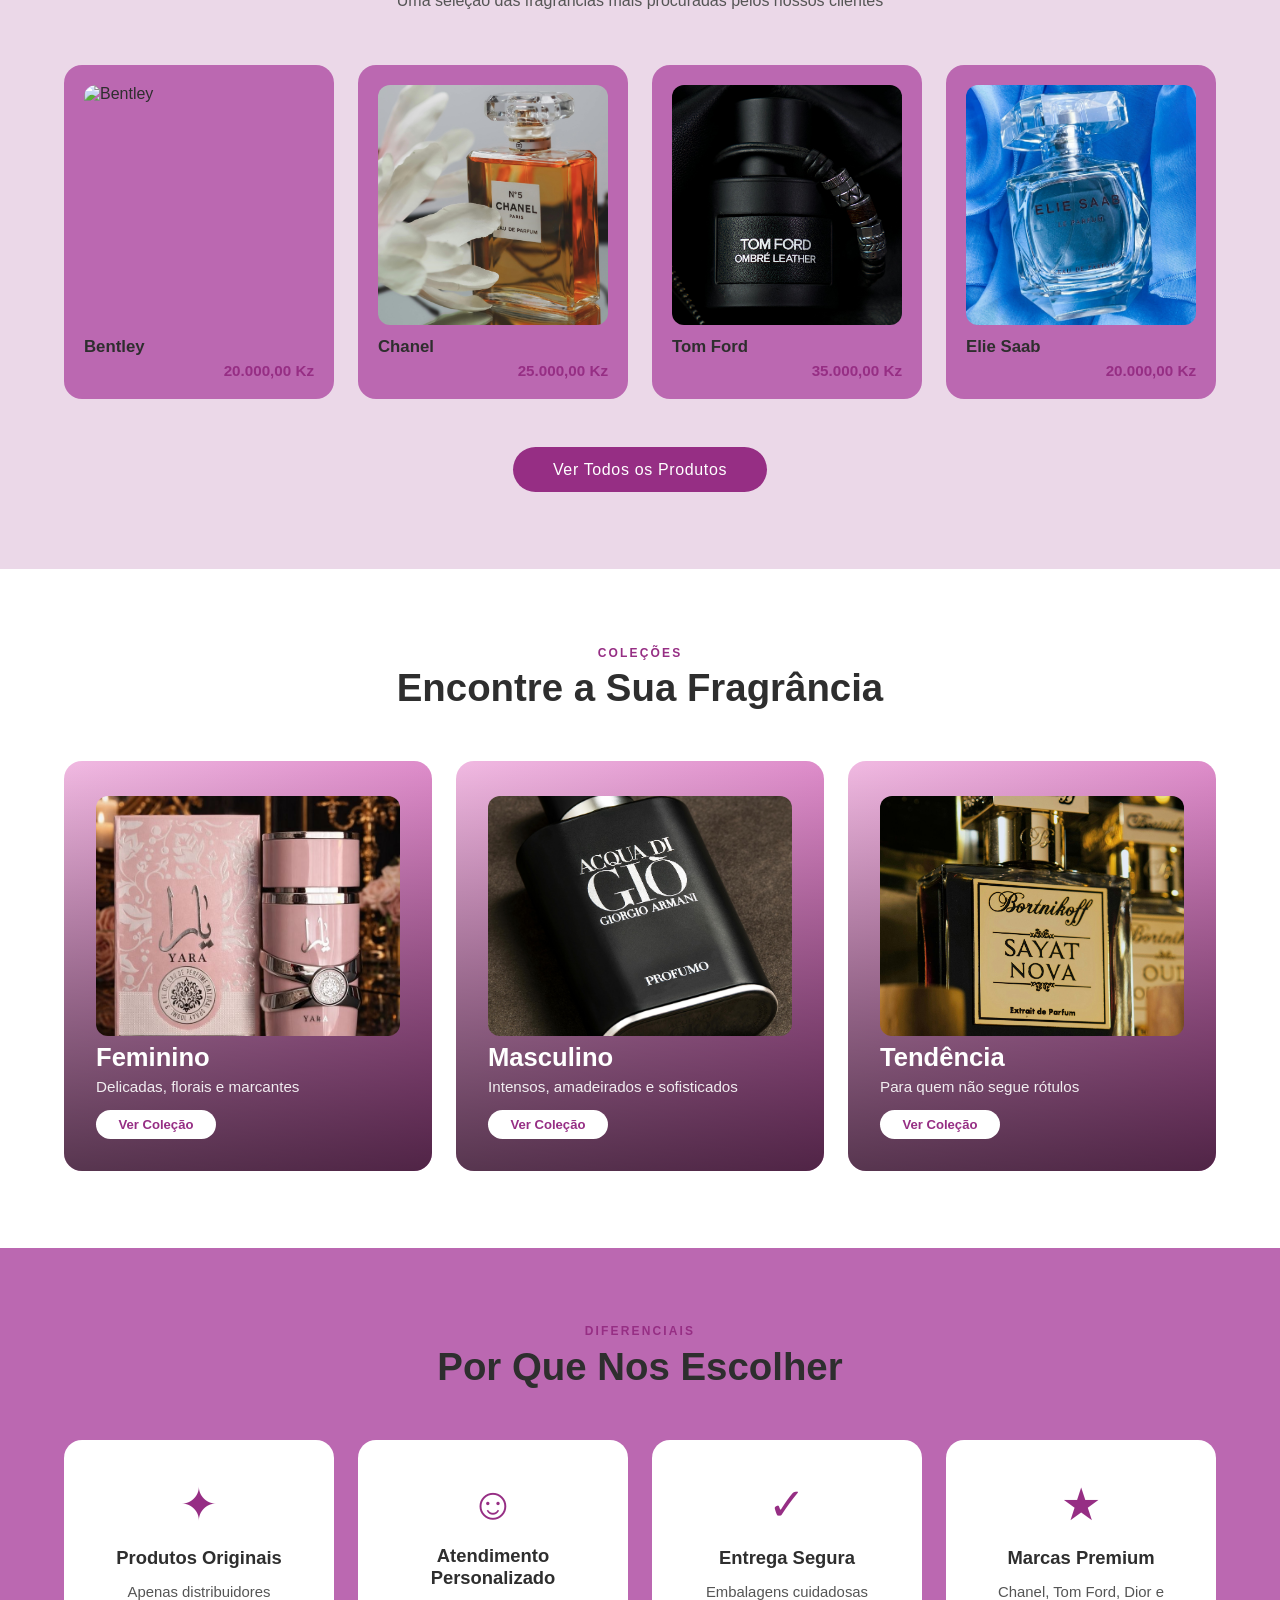
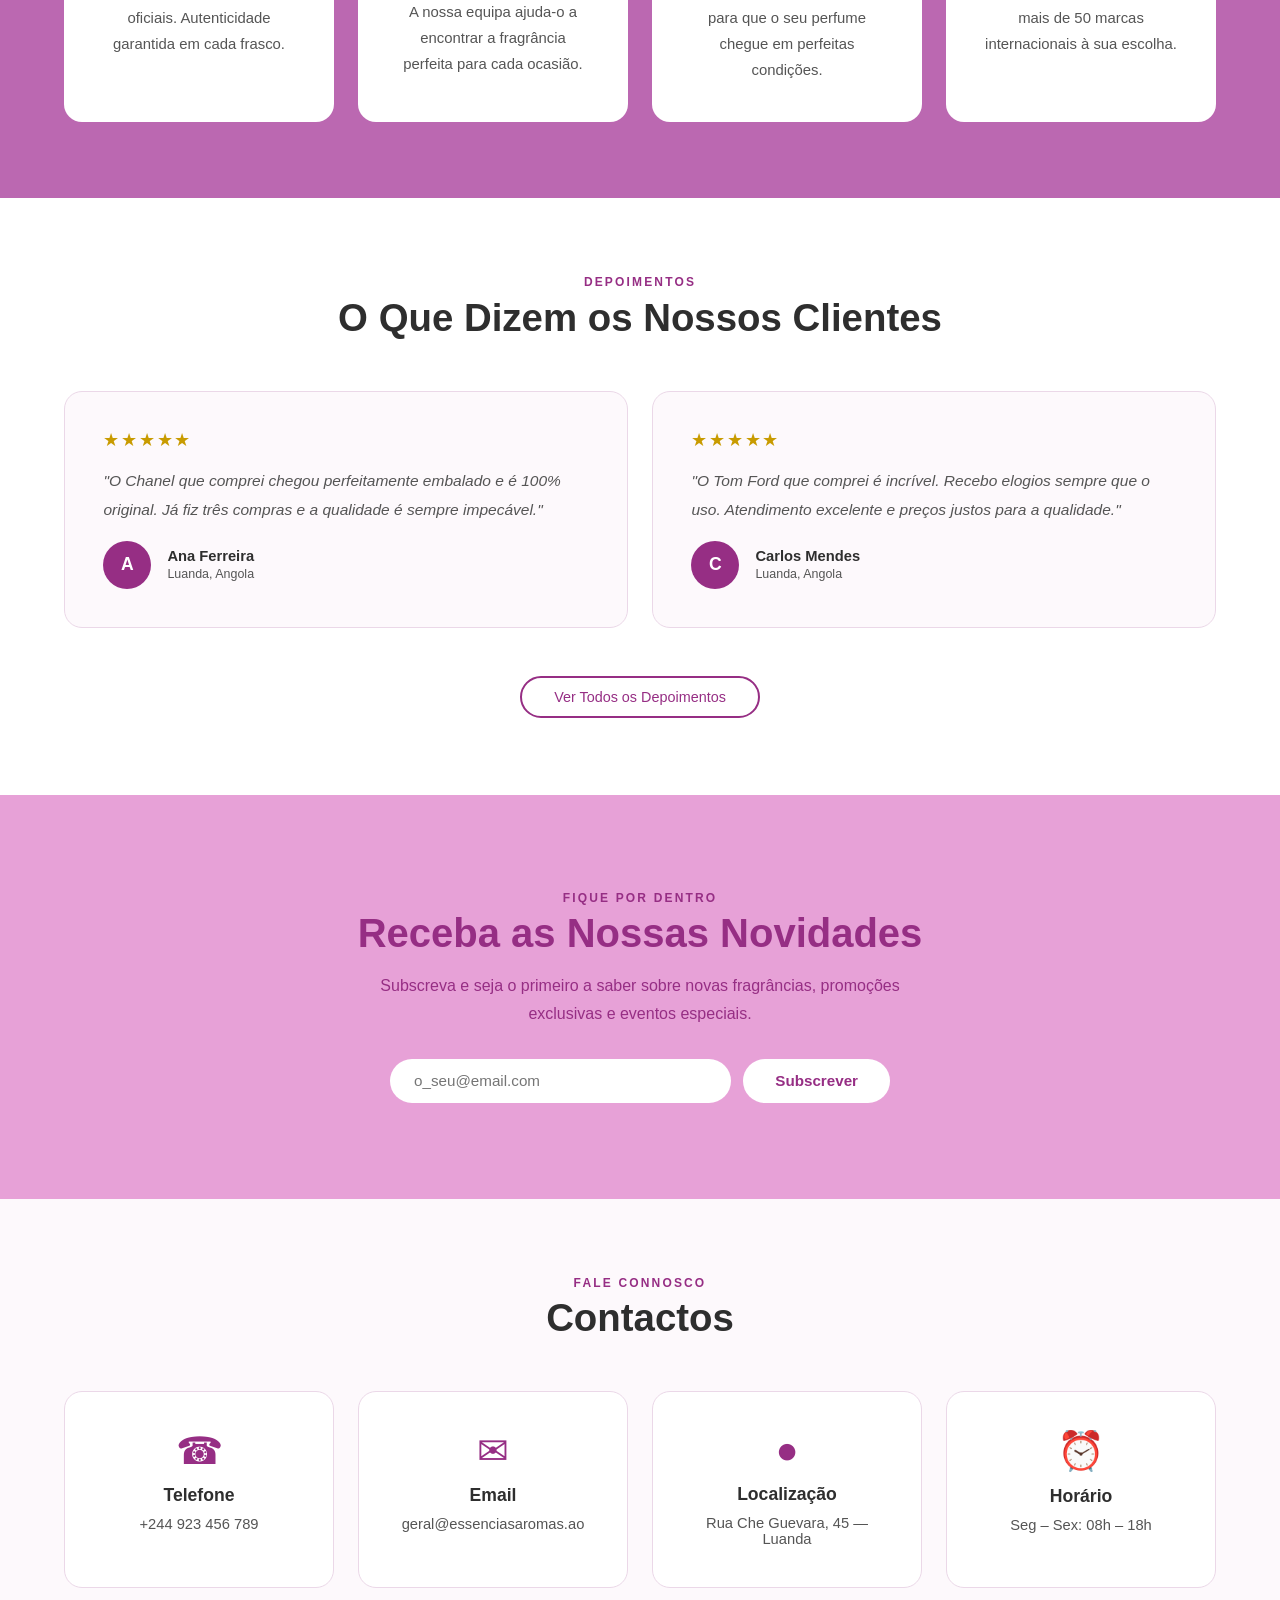
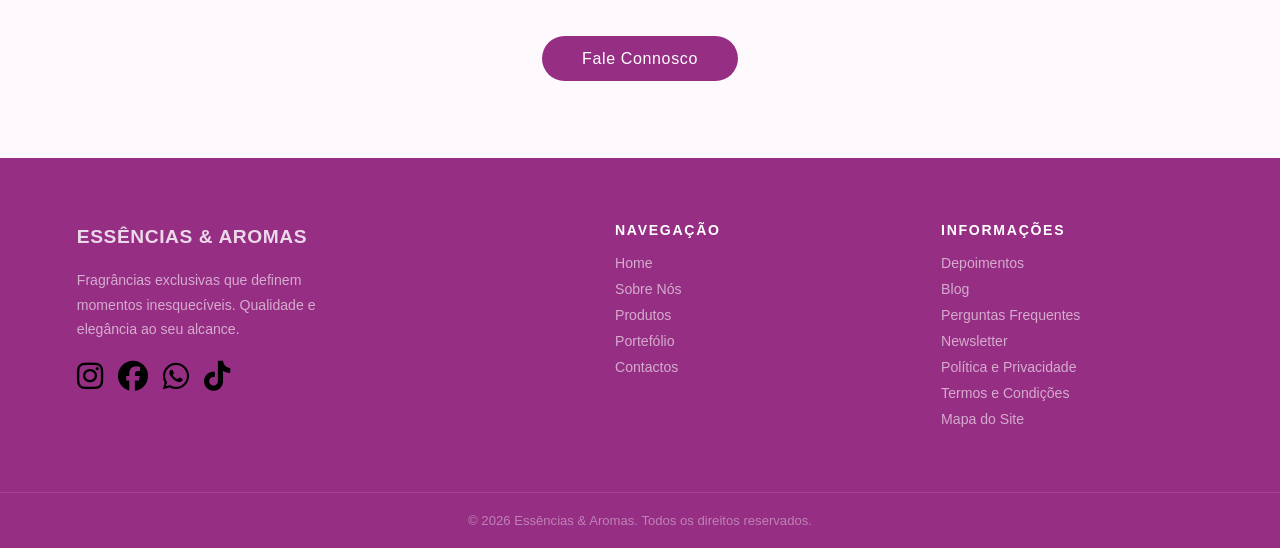
==== commit 10d25e4b: "Actualização do Site" ====
--- a/index.html
+++ b/index.html
@@ -8,6 +8,7 @@
     <link rel="stylesheet" href="CSS/modo-escuro-claro.css">
     <link rel="stylesheet" href="CSS/carrossel.css">
     <link rel="stylesheet" href="CSS/carrinho.css">
+    <link rel="stylesheet" href="CSS/newsletter.css">
     <link rel="stylesheet" href="https://cdnjs.cloudflare.com/ajax/libs/font-awesome/6.7.2/css/all.min.css">
     <title>Essências &amp; Aromas | Perfumaria</title>
 </head>
@@ -279,8 +280,8 @@
                     <a href="https://wa.me/244951223468?text=Olá!%20Gostaria%20de%20mais%20informações." target="_blank">
                         <i class="fa-brands fa-whatsapp"></i>
                     </a>
-                    <a href="https://x.com" target="_blank">
-                        <i class="fa-brands fa-x-twitter"></i>
+                    <a href="https://tiktok.com/nasi_comercial" target="_blank">
+                        <i class="fa-brands fa-tiktok"></i>
                     </a>
                 </div>
             </div>
--- a/CSS/carrinho.css
+++ b/CSS/carrinho.css
@@ -123,7 +123,7 @@
   display: flex;
   align-items: center;
   justify-content: center;
-  z-index: 1000;
+  z-index: 10000;
 }
 
 .modal-checkout.oculto {
--- a/CSS/newsletter.css
+++ b/CSS/newsletter.css
@@ -0,0 +1,53 @@
+
+/* ── Popup de erro de validação ─────────────────────────────── */
+/* Adiciona este bloco no fim do teu newsletter.css             */
+
+#popup-erro
+{
+    display:         none;
+    position:        absolute;
+    align-items:     center;
+    gap:             0.5rem;
+    background-color: #fff0f0;
+    border:          1.5px solid red;
+    border-radius:   8px;
+    padding:         0.5rem 0.85rem;
+    font-size:       0.82rem;
+    color:           #c0392b;
+    box-shadow:      0 4px 16px rgba(0, 0, 0, 0.15);
+    z-index:         9999;
+    pointer-events:  none;
+
+    /* Setinha em baixo a apontar para o campo */
+    margin-bottom:   6px;
+}
+
+#popup-erro::after
+{
+    content:      "";
+    position:     absolute;
+    bottom:       -7px;
+    left:         1.5rem;
+    border-width: 7px 7px 0 7px;
+    border-style: solid;
+    border-color: red transparent transparent transparent;
+}
+
+#popup-erro i
+{
+    font-size:  0.95rem;
+    flex-shrink: 0;
+}
+
+/* Modo escuro */
+[data-theme="dark"] #popup-erro
+{
+    background-color: #2a1010;
+    border-color:     #e74c3c;
+    color:            #ff8a80;
+}
+
+[data-theme="dark"] #popup-erro::after
+{
+    border-color: #e74c3c transparent transparent transparent;
+}
